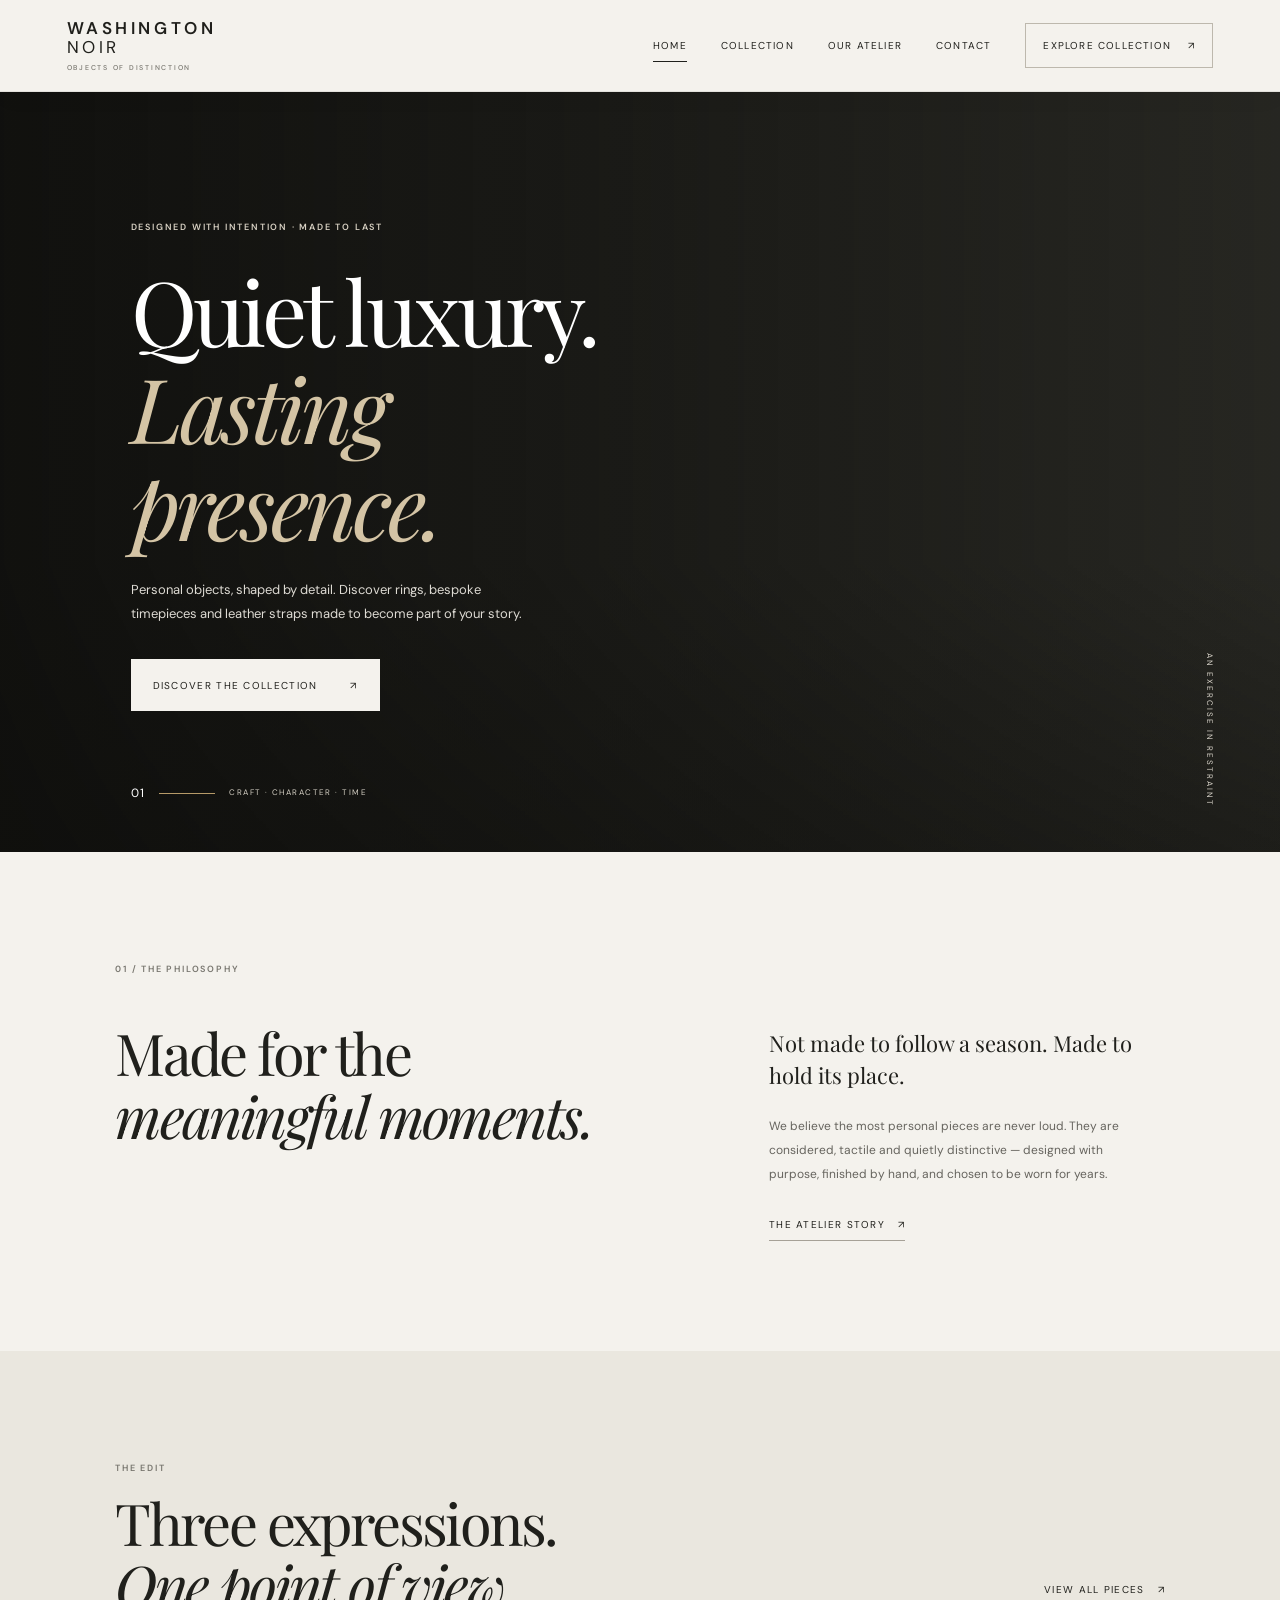
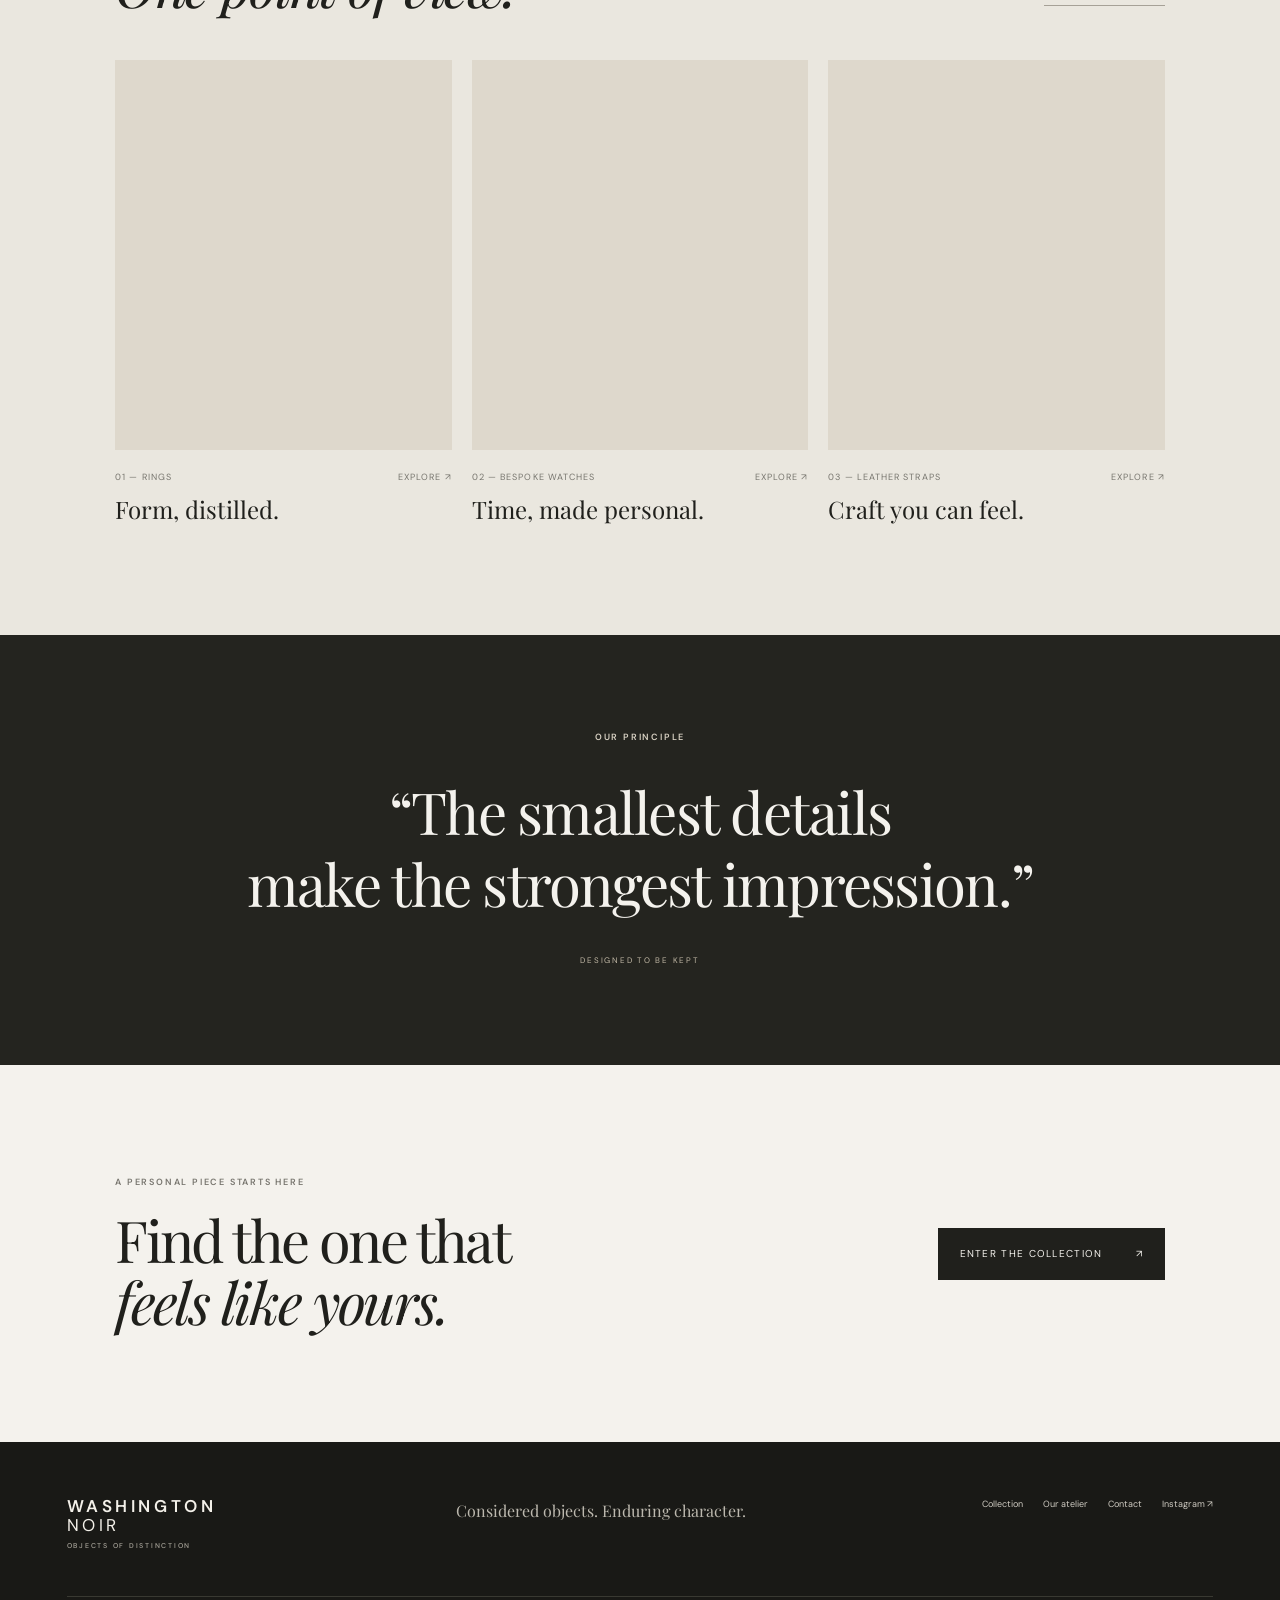
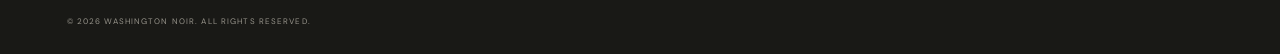
==== index.html @ fe7c87ee "Add files via upload" ====
<!doctype html>
<html lang="en">
<head>
  <meta charset="utf-8"><meta name="viewport" content="width=device-width,initial-scale=1">
  <title>Washington Noir — Objects of Distinction</title><meta name="description" content="Discover considered rings, bespoke watches and handcrafted leather watch straps from Washington Noir.">
  <meta name="theme-color" content="#171714"><link rel="preconnect" href="https://images.pexels.com"><link rel="stylesheet" href="assets/css/style.css">
<meta property="og:title" content="Washington Noir — Objects of Distinction"><meta property="og:description" content="A considered collection of rings, bespoke timepieces and leather watch straps. Washington Noir — objects of distinction."><meta property="og:type" content="website"></head>
<body>
<header class="site-header"><a class="wordmark" href="index.html" aria-label="Washington Noir home">WASHINGTON <span>NOIR</span><small>OBJECTS OF DISTINCTION</small></a><button class="menu-toggle" aria-label="Open navigation" aria-expanded="false">☰</button><nav class="nav"><a class="active" href="index.html">Home</a><a href="gallery.html">Collection</a><a href="about.html">Our atelier</a><a href="contact.html">Contact</a><a class="nav-cta" href="gallery.html">Explore collection <span>↗</span></a></nav></header>
<main>
<section class="hero-home"><div class="hero-image" role="img" aria-label="Minimal luxury watch on a dark stone surface"></div><div class="hero-shade"></div><div class="hero-content"><p class="eyebrow light">DESIGNED WITH INTENTION · MADE TO LAST</p><h1>Quiet luxury.<br><em>Lasting presence.</em></h1><p class="hero-copy">Personal objects, shaped by detail. Discover rings, bespoke timepieces and leather straps made to become part of your story.</p><a class="button button-light" href="gallery.html">Discover the collection <span>↗</span></a><div class="hero-index"><span>01</span><span class="index-line"></span><span>CRAFT · CHARACTER · TIME</span></div></div><div class="hero-note">AN EXERCISE IN RESTRAINT</div></section>
<section class="intro section-pad"><div class="section-kicker">01 / THE PHILOSOPHY</div><div class="intro-grid"><h2>Made for the<br><em>meaningful moments.</em></h2><div><p class="lead">Not made to follow a season. Made to hold its place.</p><p>We believe the most personal pieces are never loud. They are considered, tactile and quietly distinctive — designed with purpose, finished by hand, and chosen to be worn for years.</p><a class="text-link" href="about.html">The atelier story <span>↗</span></a></div></div></section>
<section class="featured section-pad"><div class="section-heading"><div><p class="eyebrow">THE EDIT</p><h2>Three expressions.<br><em>One point of view.</em></h2></div><a class="text-link" href="gallery.html">View all pieces <span>↗</span></a></div><div class="category-grid"><a class="category-card" href="gallery.html#rings"><div class="category-image ring-image"></div><div class="category-meta"><span>01 — Rings</span><span>Explore ↗</span></div><h3>Form, distilled.</h3></a><a class="category-card" href="gallery.html#watches"><div class="category-image watch-image"></div><div class="category-meta"><span>02 — Bespoke watches</span><span>Explore ↗</span></div><h3>Time, made personal.</h3></a><a class="category-card" href="gallery.html#straps"><div class="category-image strap-image"></div><div class="category-meta"><span>03 — Leather straps</span><span>Explore ↗</span></div><h3>Craft you can feel.</h3></a></div></section>
<section class="quote-band"><p class="eyebrow light">OUR PRINCIPLE</p><blockquote>“The smallest details<br>make the strongest impression.”</blockquote><span>DESIGNED TO BE KEPT</span></section>
<section class="home-bottom section-pad"><div><p class="eyebrow">A PERSONAL PIECE STARTS HERE</p><h2>Find the one that<br><em>feels like yours.</em></h2></div><a class="button button-dark" href="gallery.html">Enter the collection <span>↗</span></a></section>
</main><footer class="site-footer"><a class="wordmark footer-mark" href="index.html">WASHINGTON <span>NOIR</span><small>OBJECTS OF DISTINCTION</small></a><p>Considered objects. Enduring character.</p><div class="footer-links"><a href="gallery.html">Collection</a><a href="about.html">Our atelier</a><a href="contact.html">Contact</a><a href="#" data-social="instagram">Instagram ↗</a></div><small class="copyright">© <span data-year></span> WASHINGTON NOIR. ALL RIGHTS RESERVED.</small></footer>
<script src="assets/js/config.js"></script><script src="assets/js/main.js"></script></body></html>
---- assets/css/style.css ----
@import url('https://fonts.googleapis.com/css2?family=DM+Sans:wght@400;500;600;700&family=Playfair+Display:ital,wght@0,400;0,500;0,600;1,400;1,500&display=swap');
:root{--ink:#20201c;--paper:#f4f2ed;--cream:#e7e1d6;--muted:#77756e;--line:#d6d1c7;--dark:#171714;--gold:#b49a6b;--serif:'Playfair Display',Georgia,serif;--sans:'DM Sans',Arial,sans-serif}*{box-sizing:border-box}html{scroll-behavior:smooth;scroll-padding-top:92px}body{margin:0;background:var(--paper);color:var(--ink);font-family:var(--sans);font-size:14px;line-height:1.7;-webkit-font-smoothing:antialiased}body.no-scroll{overflow:hidden}a{color:inherit;text-decoration:none}img{display:block;max-width:100%}button,input,textarea,select{font:inherit}.site-header{height:92px;padding:0 5.2%;display:flex;align-items:center;justify-content:space-between;background:rgba(244,242,237,.97);position:sticky;top:0;z-index:30;border-bottom:1px solid rgba(32,32,28,.08)}.wordmark{font-size:17px;font-weight:600;letter-spacing:.21em;line-height:1.1;display:inline-flex;flex-direction:column}.wordmark span{font-weight:400;display:inline}.wordmark small{font-size:7px;font-weight:500;letter-spacing:.25em;color:var(--muted);margin-top:7px}.nav{display:flex;align-items:center;gap:34px;font-size:10px;text-transform:uppercase;letter-spacing:.12em}.nav>a:not(.nav-cta){position:relative;padding:8px 0}.nav>a:not(.nav-cta):after{content:'';position:absolute;left:0;bottom:0;width:0;height:1px;background:var(--ink);transition:width .25s}.nav>a:hover:after,.nav>a.active:after{width:100%}.nav-cta{padding:13px 17px;border:1px solid #bdb8ad;transition:background .2s,color .2s}.nav-cta:hover{background:var(--ink);color:var(--paper)}.nav-cta span,.button span,.text-link span,.buy-link span{margin-left:13px}.menu-toggle{display:none;border:0;background:none;font-size:22px}.eyebrow,.section-kicker{font-size:9px;letter-spacing:.2em;font-weight:600;color:#78766f}.eyebrow.light{color:#d8d1c3}h1,h2,h3,p{margin-top:0}h1,h2{font-family:var(--serif);font-weight:400;letter-spacing:-.045em;line-height:1.08}h1{font-size:clamp(54px,7vw,100px)}h2{font-size:clamp(36px,4.5vw,62px)}h1 em,h2 em,blockquote em{font-weight:400} .button{display:inline-flex;align-items:center;justify-content:space-between;padding:17px 22px;min-width:220px;font-size:10px;letter-spacing:.13em;text-transform:uppercase;transition:transform .2s,background .2s}.button:hover{transform:translateY(-2px)}.button-light{background:var(--paper);color:var(--ink)}.button-light:hover{background:#fff}.button-dark{background:var(--ink);color:var(--paper)}.button-dark:hover{background:#3c3b35}.hero-home{height:min(760px,calc(100vh - 92px));min-height:610px;position:relative;background:#292924;color:#fff;overflow:hidden}.hero-image,.hero-shade{position:absolute;inset:0}.hero-image{background-image:url('https://images.pexels.com/photos/190819/pexels-photo-190819.jpeg?auto=compress&cs=tinysrgb&w=2200');background-size:cover;background-position:center 47%;transform:scale(1.01)}.hero-shade{background:linear-gradient(90deg,rgba(15,15,13,.83) 0%,rgba(15,15,13,.55) 43%,rgba(15,15,13,.04) 100%),linear-gradient(0deg,rgba(15,15,13,.28),transparent 35%)}.hero-content{position:relative;z-index:2;padding:clamp(75px,10vw,140px) 10.2% 50px;max-width:820px}.hero-content .eyebrow{margin-bottom:28px}.hero-content h1{margin-bottom:25px}.hero-content h1 em{color:#d4c4a5}.hero-copy{max-width:405px;color:#dedbd4;font-size:13px;line-height:1.9;margin-bottom:32px}.hero-index{display:flex;align-items:center;gap:14px;margin-top:72px;font-size:8px;letter-spacing:.18em;color:#d5d0c5}.hero-index>span:first-child{font-size:12px;color:#fff}.index-line{height:1px;width:56px;background:var(--gold)}.hero-note{position:absolute;right:5%;bottom:45px;writing-mode:vertical-rl;font-size:8px;letter-spacing:.25em;color:#ddd8ce}.section-pad{padding:110px 9%}.intro-grid{display:grid;grid-template-columns:1fr .75fr;gap:12%;padding-top:45px}.intro-grid h2{margin:0}.intro-grid>div{max-width:440px;padding-top:7px}.lead{font-family:var(--serif);font-size:22px;line-height:1.45}.intro-grid>div>p:not(.lead){color:#66645e;font-size:12px;line-height:2}.text-link{display:inline-flex;align-items:center;border-bottom:1px solid #a6a197;padding-bottom:7px;margin-top:18px;font-size:10px;text-transform:uppercase;letter-spacing:.13em}.featured{background:#eae7df}.section-heading{display:flex;justify-content:space-between;align-items:flex-end;margin-bottom:45px}.section-heading .eyebrow{margin-bottom:15px}.section-heading h2{margin-bottom:0}.section-heading>.text-link{margin-bottom:9px}.category-grid{display:grid;grid-template-columns:repeat(3,minmax(0,1fr));gap:20px}.category-image{height:390px;background-size:cover;background-position:center;transition:transform .5s;overflow:hidden}.category-card{display:block}.category-card:hover .category-image{transform:scale(.985)}.ring-image{background-image:url('https://images.pexels.com/photos/15967464/pexels-photo-15967464.jpeg?auto=compress&cs=tinysrgb&w=1000')}.watch-image{background-image:url('https://images.pexels.com/photos/190819/pexels-photo-190819.jpeg?auto=compress&cs=tinysrgb&w=1000')}.strap-image{background-image:url('https://images.pexels.com/photos/33587293/pexels-photo-33587293.jpeg?auto=compress&cs=tinysrgb&w=1000')}.category-meta{display:flex;justify-content:space-between;margin-top:20px;font-size:9px;letter-spacing:.12em;text-transform:uppercase;color:var(--muted)}.category-card h3{font:400 24px var(--serif);margin:8px 0 0}.quote-band{background:#24241f;color:var(--paper);padding:95px 9%;text-align:center}.quote-band .eyebrow{margin-bottom:30px}.quote-band blockquote{font:400 clamp(34px,4.6vw,58px)/1.25 var(--serif);letter-spacing:-.03em;margin:0 auto 27px}.quote-band>span{font-size:8px;letter-spacing:.22em;color:#c2b9a6}.home-bottom{display:flex;justify-content:space-between;align-items:center;gap:30px}.home-bottom .eyebrow{margin-bottom:18px}.home-bottom h2{margin:0}.site-footer{background:#191916;color:#f3f0e9;padding:55px 5.2% 25px;display:grid;grid-template-columns:1fr 1fr 1fr;gap:22px;align-items:start}.footer-mark{color:#f3f0e9}.footer-mark small{color:#aaa69c}.site-footer>p{font-family:var(--serif);font-size:16px;color:#bcb8ae}.footer-links{display:flex;gap:20px;flex-wrap:wrap;justify-content:flex-end;font-size:9px;color:#d0ccc3}.footer-links a:hover{color:#fff}.copyright{grid-column:1/-1;border-top:1px solid #393932;padding-top:18px;margin-top:25px;font-size:8px;letter-spacing:.14em;color:#96938a}
.page-hero{height:520px;position:relative;background:#272722;color:white;overflow:hidden}.page-hero-image{position:absolute;inset:0;background-size:cover;background-position:center 52%}.gallery-hero .page-hero-image{background-image:linear-gradient(90deg,rgba(15,15,13,.75),rgba(15,15,13,.05)),url('https://images.pexels.com/photos/15967464/pexels-photo-15967464.jpeg?auto=compress&cs=tinysrgb&w=2000');background-position:center 45%}.about-hero .page-hero-image{background-image:linear-gradient(90deg,rgba(15,15,13,.76),rgba(15,15,13,.1)),url('https://images.pexels.com/photos/208052/pexels-photo-208052.jpeg?auto=compress&cs=tinysrgb&w=2000');background-position:center 47%}.page-hero-copy{position:absolute;left:10%;top:50%;transform:translateY(-42%);max-width:700px}.page-hero-copy .eyebrow{margin-bottom:25px}.page-hero-copy h1{font-size:clamp(52px,7vw,88px);margin-bottom:22px}.page-hero-copy h1 em{color:#d4c4a5}.page-hero-copy>p:last-child{color:#e1ddd5;font-size:13px}.gallery-intro{padding-top:60px;padding-bottom:58px;display:flex;align-items:flex-end;justify-content:space-between;gap:60px}.gallery-intro>p{max-width:440px;color:#66645e;font-size:13px;line-height:1.9;margin:0}.gallery-filters{display:flex;gap:22px;flex-wrap:wrap}.gallery-filters a{font-size:10px;border-bottom:1px solid var(--line);padding:8px 0;white-space:nowrap}.gallery-filters span{font-size:8px;color:var(--muted);margin-left:10px}.product-section{padding-top:72px;padding-bottom:100px}.product-section.alternate{background:#eae7df}.product-section-head{display:flex;align-items:flex-end;justify-content:space-between;margin-bottom:38px}.product-section-head .eyebrow{margin-bottom:14px}.product-section-head h2{font-size:clamp(38px,4vw,54px);margin:0}.product-section-head h2 em{color:#8b806c}.product-section-head>p{font-size:11px;line-height:1.9;color:var(--muted);margin:0}.product-grid{display:grid;grid-template-columns:repeat(3,minmax(0,1fr));gap:22px}.product-photo{display:block;width:100%;height:360px;padding:0;border:0;background:#e4dfd5;overflow:hidden;cursor:zoom-in}.product-photo img{width:100%;height:100%;object-fit:cover;transition:transform .6s;}.product-photo:hover img{transform:scale(1.045)}.product-details{display:flex;justify-content:space-between;align-items:flex-start;gap:12px;margin-top:20px}.product-type,.product-number{font-size:8px;letter-spacing:.15em;color:var(--muted)}.product-details h3{font:400 23px var(--serif);margin:5px 0 0}.product-number{padding-top:5px;white-space:nowrap}.product-desc{font-size:11px;line-height:1.8;color:#6d6a63;min-height:42px;margin:12px 0 14px}.buy-link{display:flex;justify-content:space-between;border-top:1px solid #c9c4ba;padding:13px 0;font-size:9px;letter-spacing:.15em;text-transform:uppercase}.buy-link:hover{color:#8b6e40}.gallery-cta,.about-cta{background:#22221e;color:#f4f2ed;padding:85px 9%;text-align:center}.gallery-cta .eyebrow,.about-cta .eyebrow{margin-bottom:20px}.gallery-cta h2,.about-cta h2{font-size:clamp(39px,5vw,62px);margin-bottom:30px}.gallery-cta h2 em,.about-cta h2 em{color:#d4c4a5}.lightbox{display:none;position:fixed;inset:0;background:rgba(15,15,13,.96);z-index:100;align-items:center;justify-content:center;padding:55px}.lightbox.open{display:flex}.lightbox img{max-width:min(78vw,1000px);max-height:78vh;object-fit:contain}.lightbox button{position:absolute;border:0;background:transparent;color:white;font-size:42px;cursor:pointer}.lightbox-close{right:30px;top:15px}.lightbox-prev{left:24px;top:50%;transform:translateY(-50%)}.lightbox-next{right:24px;top:50%;transform:translateY(-50%)}.lightbox-caption{position:absolute;bottom:18px;color:#ddd8ce;font-size:10px;letter-spacing:.08em;text-align:center;max-width:70%;margin:0}
.story-grid{display:grid;grid-template-columns:1fr .85fr;gap:12%;padding-top:40px}.story-grid h2{margin:0}.story-grid>div{max-width:510px}.story-grid>div p:not(.lead){color:#66645e;font-size:12px;line-height:2}.signature{font:italic 19px var(--serif);color:var(--ink)!important;margin-top:25px}.atelier-images{display:grid;grid-template-columns:1.15fr .85fr .85fr;gap:12px;padding:0 4.5%}.atelier-images figure{margin:0}.atelier-images figure:nth-child(2){padding-top:70px}.atelier-images figure:nth-child(3){padding-top:130px}.atelier-images img{width:100%;height:370px;object-fit:cover}.atelier-images figcaption{font-size:8px;letter-spacing:.16em;color:var(--muted);padding-top:12px}.craft{display:grid;grid-template-columns:1fr 1fr;gap:12%;background:#eae7df;margin-top:100px}.craft-heading .eyebrow{margin-bottom:20px}.craft-heading h2{font-size:clamp(36px,4vw,52px)}.craft-list article{display:grid;grid-template-columns:38px 1fr;gap:16px;padding:20px 0;border-top:1px solid #cfc9bd}.craft-list article>span{font-size:9px;color:#8d826e;padding-top:5px}.craft-list h3{font:400 22px var(--serif);margin-bottom:5px}.craft-list p{font-size:11px;color:#6d6a63;line-height:1.8;margin-bottom:0}.contact-top{display:grid;grid-template-columns:1fr 1fr;min-height:640px}.contact-visual{min-height:640px;background:#d7d0c4}.contact-visual img{width:100%;height:100%;max-height:820px;object-fit:cover}.contact-title{padding:90px 11% 65px 10%;display:flex;flex-direction:column;justify-content:center}.contact-title h1{font-size:clamp(43px,5vw,68px);margin:20px 0 25px}.contact-title h1 em{color:#8b806c}.contact-title>p:not(.eyebrow){font-size:12px;color:#66645e;line-height:1.9;max-width:410px}.contact-aside{display:grid;grid-template-columns:1fr;gap:4px;margin-top:30px}.contact-aside span,.social-list>span{font-size:8px;letter-spacing:.17em;color:var(--muted);margin-top:12px}.contact-aside a{font-size:12px;width:fit-content;border-bottom:1px solid var(--line)}.contact-aside p{font-size:11px;margin:0}.contact-form-section{display:grid;grid-template-columns:.75fr 1fr;gap:13%;background:#eae7df}.contact-form-section h2{font-size:clamp(36px,4vw,52px);margin:20px 0}.form-note{font-size:12px;color:#6d6a63;max-width:310px;line-height:1.9}.social-list{display:flex;flex-direction:column;align-items:flex-start;gap:8px;margin-top:40px}.social-list a{font-size:10px;border-bottom:1px solid #c9c4ba}.contact-form{display:flex;flex-direction:column;gap:20px}.form-row{display:grid;grid-template-columns:1fr 1fr;gap:18px}.contact-form label{display:flex;flex-direction:column;gap:8px;font-size:9px;letter-spacing:.1em;text-transform:uppercase}.contact-form input,.contact-form textarea,.contact-form select{border:0;border-bottom:1px solid #c9c4ba;border-radius:0;background:transparent;padding:12px 0;outline:none;color:var(--ink);font-size:12px;letter-spacing:0;text-transform:none;resize:vertical}.contact-form input:focus,.contact-form textarea:focus,.contact-form select:focus{border-color:#8b806c}.contact-form input::placeholder,.contact-form textarea::placeholder{color:#a09b91}.contact-form .button{align-self:flex-start;border:0;cursor:pointer}.form-status{font-size:10px;color:#77756e;margin:0}.contact-footer-band{background:#22221e;color:#f4f2ed;text-align:center;padding:65px 20px}.contact-footer-band .eyebrow{margin-bottom:15px}.contact-footer-band h2{font-size:clamp(33px,4vw,50px);margin:0}.contact-footer-band h2 em{color:#d4c4a5}
@media(min-width:1500px){.hero-home{max-height:850px}.product-photo{height:420px}.category-image{height:450px}}@media(max-width:950px){.site-header{padding:0 5%;height:82px}.nav{gap:18px;font-size:9px}.nav-cta{padding:11px}.section-pad{padding:85px 7%}.category-image{height:300px}.product-photo{height:290px}.product-grid{gap:16px}.gallery-intro{align-items:flex-start;flex-direction:column;gap:25px}.contact-title{padding:65px 8%}.contact-top{min-height:560px}.contact-visual{min-height:560px}.site-footer{grid-template-columns:1fr 1fr}.footer-links{grid-column:1/-1;justify-content:flex-start}.copyright{margin-top:12px}.craft{gap:7%}}
@media(max-width:680px){.site-header{height:76px}.wordmark{font-size:15px}.menu-toggle{display:block}.nav{display:none;position:absolute;top:75px;left:0;right:0;padding:22px 6% 28px;background:var(--paper);border-bottom:1px solid var(--line);align-items:stretch;flex-direction:column;gap:13px}.nav.nav-open{display:flex}.nav>a:not(.nav-cta){padding:9px 0}.nav-cta{text-align:center;margin-top:6px}.hero-home{height:calc(100svh - 76px);min-height:610px;max-height:800px}.hero-image{background-position:58% center}.hero-shade{background:linear-gradient(90deg,rgba(15,15,13,.82),rgba(15,15,13,.26)),linear-gradient(0deg,rgba(15,15,13,.35),transparent 45%)}.hero-content{padding:100px 7% 30px}.hero-content h1{font-size:clamp(49px,12vw,72px)}.hero-copy{max-width:330px}.hero-index{margin-top:65px}.hero-note{display:none}.section-pad{padding:70px 7%}.intro-grid,.story-grid{grid-template-columns:1fr;gap:28px;padding-top:30px}.intro-grid>div{max-width:100%}.section-heading{align-items:flex-start;flex-direction:column;gap:15px;margin-bottom:30px}.section-heading>.text-link{margin-top:0}.category-grid{grid-template-columns:1fr;gap:32px}.category-image{height:390px}.category-meta{margin-top:14px}.quote-band{padding:70px 7%}.home-bottom{align-items:flex-start;flex-direction:column}.home-bottom .button{margin-top:5px}.site-footer{padding:42px 7% 22px;grid-template-columns:1fr;gap:18px}.site-footer>p{margin:0}.footer-links{grid-column:auto;justify-content:flex-start;gap:17px}.copyright{grid-column:auto;margin-top:10px}.page-hero{height:440px}.page-hero-copy{left:7%;right:7%;top:50%}.page-hero-copy h1{font-size:clamp(50px,12vw,72px)}.gallery-intro{padding-top:42px;padding-bottom:42px}.gallery-filters{gap:12px 20px}.product-section{padding-top:60px;padding-bottom:65px}.product-section-head{align-items:flex-start;flex-direction:column;gap:15px}.product-section-head>p br{display:none}.product-grid{grid-template-columns:1fr;gap:36px}.product-photo{height:min(105vw,470px)}.product-desc{min-height:0}.gallery-cta,.about-cta{padding:70px 7%}.lightbox{padding:50px 18px}.lightbox img{max-width:92vw;max-height:72vh}.lightbox-prev{left:2px}.lightbox-next{right:2px}.lightbox button{font-size:35px}.lightbox-caption{bottom:15px;max-width:85%}.atelier-images{grid-template-columns:1fr 1fr;gap:12px;padding:0 5%}.atelier-images figure:nth-child(2),.atelier-images figure:nth-child(3){padding-top:0}.atelier-images figure:first-child{grid-column:1/-1}.atelier-images img{height:260px}.atelier-images figure:first-child img{height:350px}.craft{grid-template-columns:1fr;gap:25px;margin-top:65px}.craft-heading h2{font-size:40px}.contact-top{grid-template-columns:1fr}.contact-visual{min-height:0;height:340px}.contact-visual img{height:340px}.contact-title{padding:55px 7% 60px}.contact-title h1{font-size:clamp(42px,10vw,58px)}.contact-form-section{grid-template-columns:1fr;gap:45px}.form-row{grid-template-columns:1fr;gap:20px}.contact-form .button{width:100%}.contact-footer-band{padding:55px 7%}}
@media(prefers-reduced-motion:reduce){*,*::before,*::after{scroll-behavior:auto!important;transition:none!important;animation:none!important}}


/* Washington Noir — UI/UX Pro Max refinement layer */
:root{--gold:#b69a68;--gold-soft:#d8c8a7;--focus:#9a7740;--ease-luxury:cubic-bezier(.2,.65,.25,1)}
::selection{background:#d8c8a7;color:#171714}
:focus-visible{outline:2px solid var(--focus);outline-offset:4px}
.site-header{backdrop-filter:saturate(125%) blur(12px);-webkit-backdrop-filter:saturate(125%) blur(12px);box-shadow:0 8px 24px rgba(23,23,20,.025)}
.wordmark{white-space:nowrap}
.nav a,.text-link,.buy-link,.footer-links a{transition:color .22s var(--ease-luxury),border-color .22s var(--ease-luxury),background .22s var(--ease-luxury)}
.button{gap:20px;min-height:52px}
.button span,.text-link span,.buy-link span{transition:transform .22s var(--ease-luxury)}
.button:hover span,.text-link:hover span,.buy-link:hover span{transform:translate(3px,-2px)}
.hero-home{isolation:isolate}
.hero-image{will-change:transform;transition:transform 1.2s var(--ease-luxury)}
.hero-home:hover .hero-image{transform:scale(1.035)}
.hero-shade{background:linear-gradient(90deg,rgba(13,13,11,.86) 0%,rgba(13,13,11,.58) 42%,rgba(13,13,11,.08) 100%),linear-gradient(0deg,rgba(13,13,11,.35),transparent 38%)}
.eyebrow,.section-kicker{line-height:1.6}
.intro-grid>div>p:not(.lead){max-width:46ch}
.category-image{position:relative;background-color:#ded8cc;background-repeat:no-repeat}
.category-image:after{content:'VIEW PIECES  ↗';position:absolute;right:16px;bottom:16px;padding:10px 12px;background:rgba(244,242,237,.94);color:#20201c;font-size:8px;letter-spacing:.16em;opacity:0;transform:translateY(5px);transition:opacity .25s var(--ease-luxury),transform .25s var(--ease-luxury)}
.category-card:hover .category-image:after,.category-card:focus-visible .category-image:after{opacity:1;transform:translateY(0)}
.category-card:focus-visible{outline-offset:7px}
.product-card{min-width:0}
.product-photo{position:relative;background:#e2ddd2}
.product-photo:after{content:'VIEW DETAIL  ↗';position:absolute;right:12px;bottom:12px;background:rgba(244,242,237,.96);padding:9px 11px;font-size:8px;letter-spacing:.13em;color:var(--ink);opacity:0;transform:translateY(4px);transition:opacity .22s var(--ease-luxury),transform .22s var(--ease-luxury)}
.product-photo:hover:after,.product-photo:focus-visible:after{opacity:1;transform:translateY(0)}
.product-photo img{aspect-ratio:1/1;object-fit:cover;object-position:center;will-change:transform}
.product-details h3{line-height:1.25}
.buy-link{min-height:42px;align-items:center}
.gallery-filters a{transition:color .2s,border-color .2s}
.gallery-filters a:hover{color:#8b6e40;border-color:#8b6e40}
.lightbox{backdrop-filter:blur(8px)}
.lightbox img{box-shadow:0 24px 80px rgba(0,0,0,.22)}
.lightbox button{width:48px;height:48px;display:grid;place-items:center;border-radius:50%;transition:background .2s,color .2s}
.lightbox button:hover{background:rgba(255,255,255,.1)}
.contact-form input,.contact-form textarea,.contact-form select{border-radius:0;transition:border-color .2s,box-shadow .2s}
.contact-form input:focus,.contact-form textarea:focus,.contact-form select:focus{outline:none;border-color:var(--gold);box-shadow:0 1px 0 var(--gold)}
.site-footer{position:relative}
.footer-links a:hover{color:var(--gold-soft)}
/* Keep the editorial grid composed at tablet and small desktop widths. */
@media(min-width:681px) and (max-width:1100px){.nav{gap:16px}.nav-cta{padding:10px 12px}.category-image{height:300px}.product-grid{gap:14px}.product-photo{height:300px}.product-details h3{font-size:20px}.section-pad{padding-left:6%;padding-right:6%}}
@media(max-width:680px){.hero-shade{background:linear-gradient(90deg,rgba(13,13,11,.82),rgba(13,13,11,.28)),linear-gradient(0deg,rgba(13,13,11,.42),transparent 48%)}.hero-content{padding-top:clamp(76px,15vh,118px)}.hero-index{margin-top:48px}.category-image{height:clamp(300px,95vw,430px)}.product-photo:after{opacity:1;transform:none}.product-details{margin-top:15px}.product-desc{max-width:42ch}.contact-form input,.contact-form textarea,.contact-form select{font-size:16px} .site-header{box-shadow:0 4px 18px rgba(23,23,20,.035)}}
@media(hover:none){.category-image:after{opacity:1;transform:none}}
@media(prefers-reduced-motion:reduce){.hero-image,.category-image:after,.button span,.text-link span,.buy-link span{transition:none!important;will-change:auto}}

.site-notice{position:fixed;z-index:200;left:50%;bottom:24px;transform:translate(-50%,12px);width:min(520px,calc(100vw - 32px));padding:15px 19px;background:#20201c;color:#f4f2ed;border:1px solid rgba(216,200,167,.55);box-shadow:0 14px 45px rgba(0,0,0,.2);font-size:12px;line-height:1.6;opacity:0;pointer-events:none;transition:opacity .2s,transform .2s}
.site-notice.visible{opacity:1;transform:translate(-50%,0)}
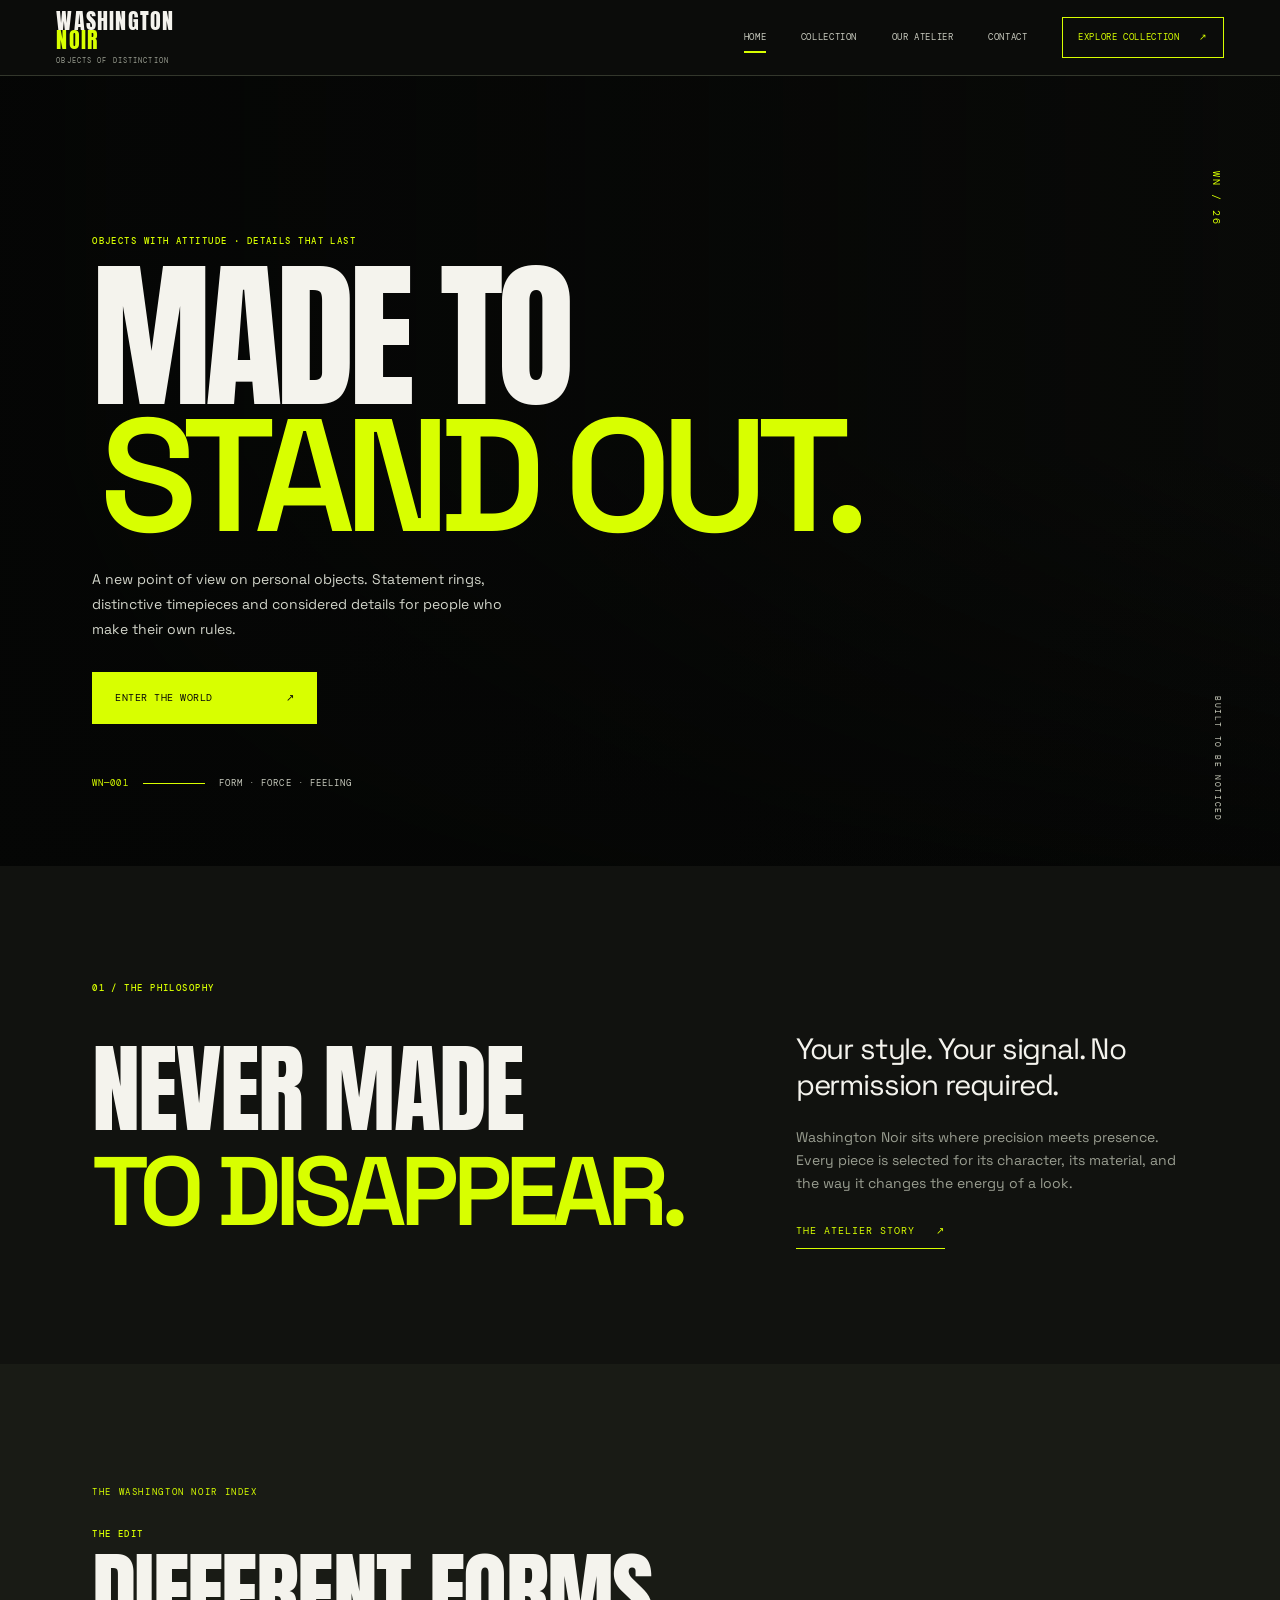
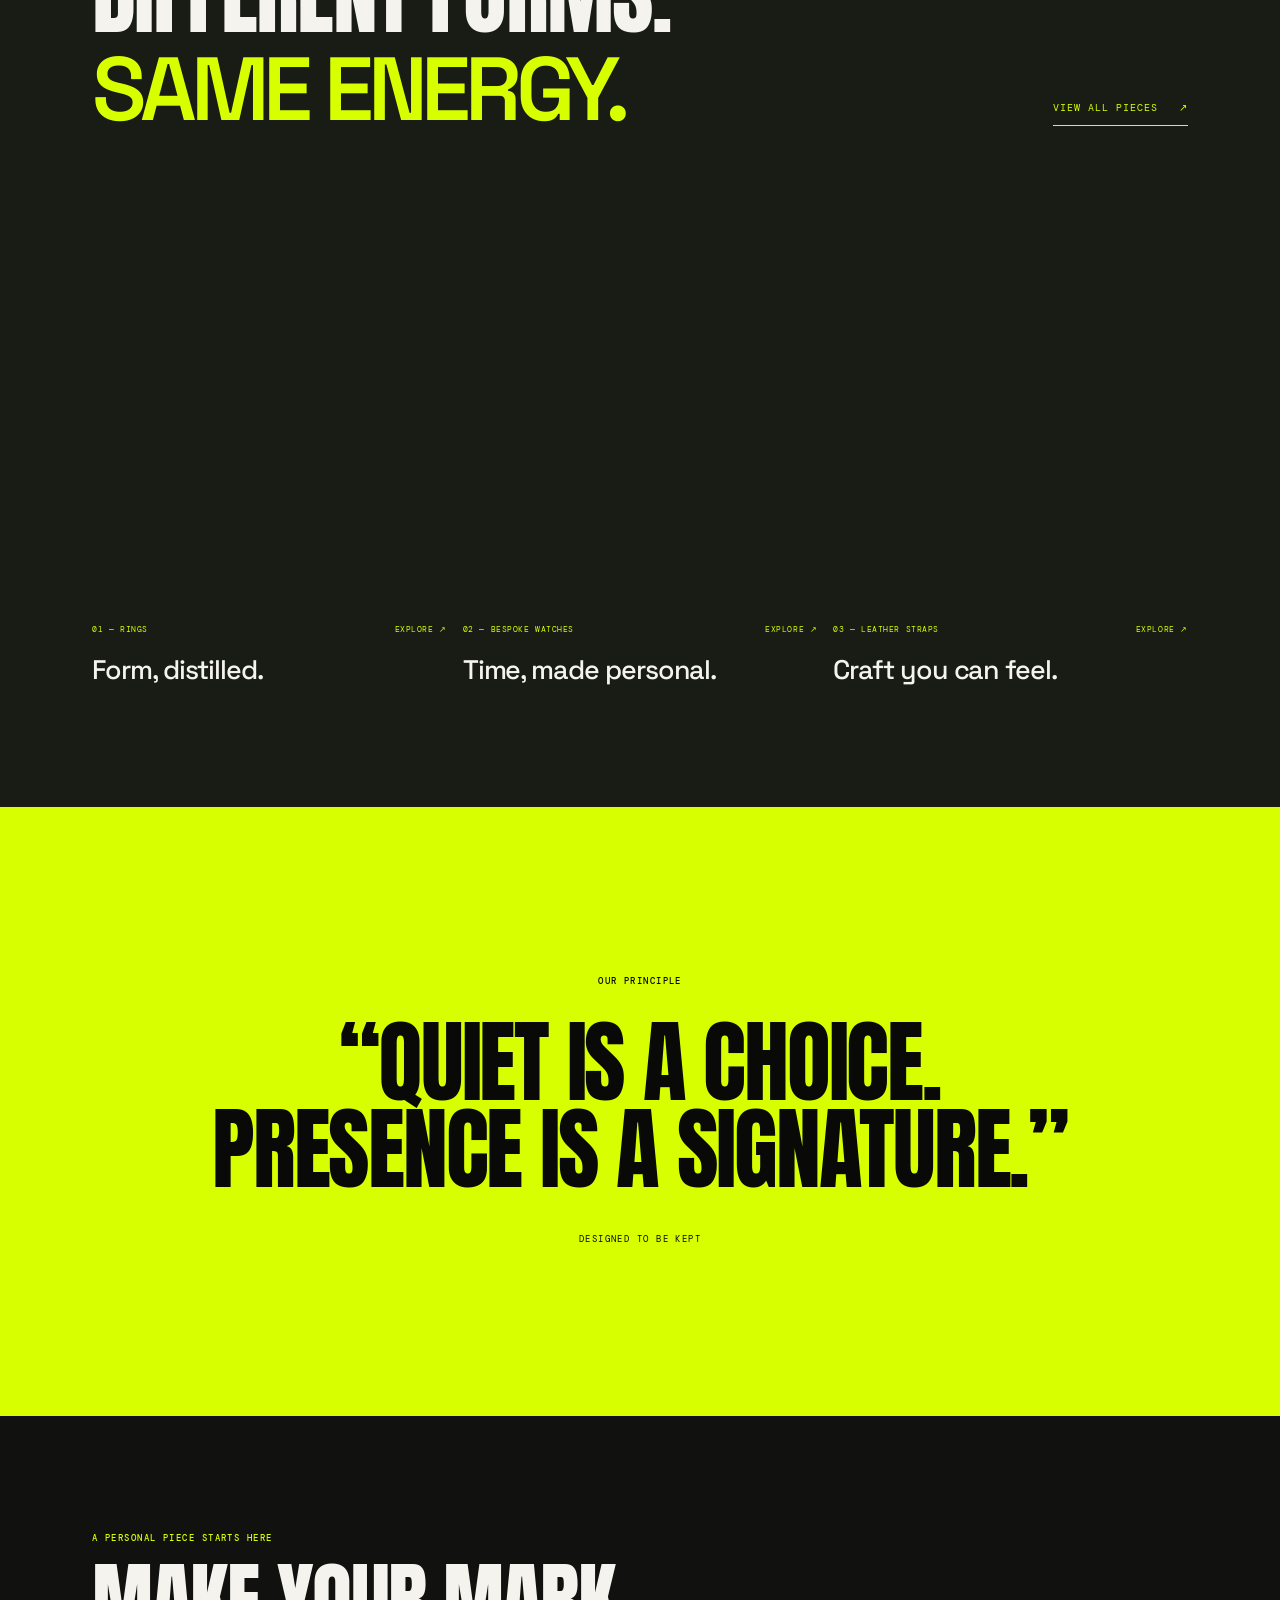
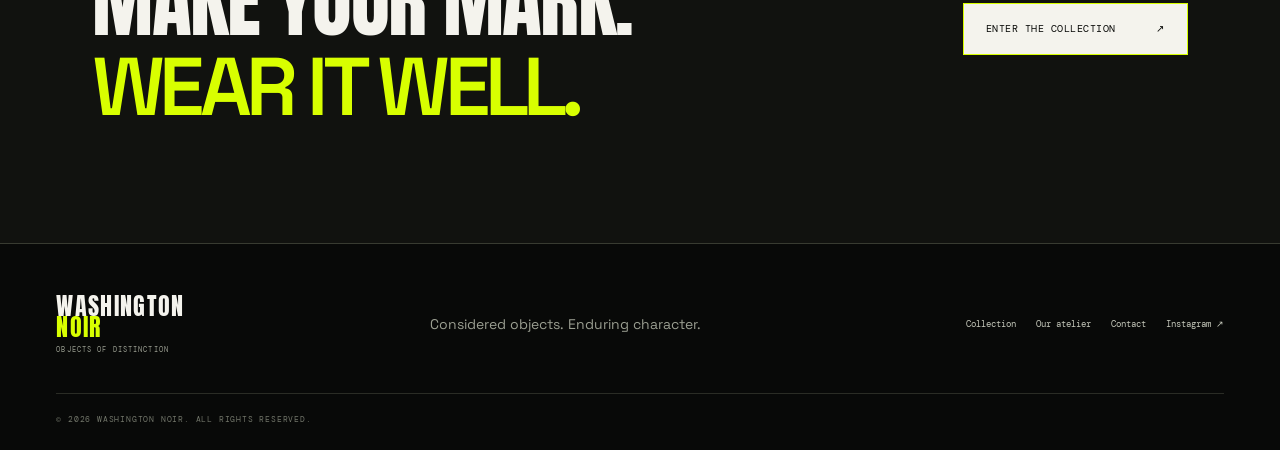
==== commit bab582e7: "Add files via upload" ====
--- a/index.html
+++ b/index.html
@@ -3,15 +3,15 @@
 <head>
   <meta charset="utf-8"><meta name="viewport" content="width=device-width,initial-scale=1">
   <title>Washington Noir — Objects of Distinction</title><meta name="description" content="Discover considered rings, bespoke watches and handcrafted leather watch straps from Washington Noir.">
-  <meta name="theme-color" content="#171714"><link rel="preconnect" href="https://images.pexels.com"><link rel="stylesheet" href="assets/css/style.css">
+  <meta name="theme-color" content="#11120f"><link rel="preconnect" href="https://images.pexels.com"><link rel="stylesheet" href="assets/css/style.css">
 <meta property="og:title" content="Washington Noir — Objects of Distinction"><meta property="og:description" content="A considered collection of rings, bespoke timepieces and leather watch straps. Washington Noir — objects of distinction."><meta property="og:type" content="website"></head>
 <body>
 <header class="site-header"><a class="wordmark" href="index.html" aria-label="Washington Noir home">WASHINGTON <span>NOIR</span><small>OBJECTS OF DISTINCTION</small></a><button class="menu-toggle" aria-label="Open navigation" aria-expanded="false">☰</button><nav class="nav"><a class="active" href="index.html">Home</a><a href="gallery.html">Collection</a><a href="about.html">Our atelier</a><a href="contact.html">Contact</a><a class="nav-cta" href="gallery.html">Explore collection <span>↗</span></a></nav></header>
 <main>
-<section class="hero-home"><div class="hero-image" role="img" aria-label="Minimal luxury watch on a dark stone surface"></div><div class="hero-shade"></div><div class="hero-content"><p class="eyebrow light">DESIGNED WITH INTENTION · MADE TO LAST</p><h1>Quiet luxury.<br><em>Lasting presence.</em></h1><p class="hero-copy">Personal objects, shaped by detail. Discover rings, bespoke timepieces and leather straps made to become part of your story.</p><a class="button button-light" href="gallery.html">Discover the collection <span>↗</span></a><div class="hero-index"><span>01</span><span class="index-line"></span><span>CRAFT · CHARACTER · TIME</span></div></div><div class="hero-note">AN EXERCISE IN RESTRAINT</div></section>
-<section class="intro section-pad"><div class="section-kicker">01 / THE PHILOSOPHY</div><div class="intro-grid"><h2>Made for the<br><em>meaningful moments.</em></h2><div><p class="lead">Not made to follow a season. Made to hold its place.</p><p>We believe the most personal pieces are never loud. They are considered, tactile and quietly distinctive — designed with purpose, finished by hand, and chosen to be worn for years.</p><a class="text-link" href="about.html">The atelier story <span>↗</span></a></div></div></section>
-<section class="featured section-pad"><div class="section-heading"><div><p class="eyebrow">THE EDIT</p><h2>Three expressions.<br><em>One point of view.</em></h2></div><a class="text-link" href="gallery.html">View all pieces <span>↗</span></a></div><div class="category-grid"><a class="category-card" href="gallery.html#rings"><div class="category-image ring-image"></div><div class="category-meta"><span>01 — Rings</span><span>Explore ↗</span></div><h3>Form, distilled.</h3></a><a class="category-card" href="gallery.html#watches"><div class="category-image watch-image"></div><div class="category-meta"><span>02 — Bespoke watches</span><span>Explore ↗</span></div><h3>Time, made personal.</h3></a><a class="category-card" href="gallery.html#straps"><div class="category-image strap-image"></div><div class="category-meta"><span>03 — Leather straps</span><span>Explore ↗</span></div><h3>Craft you can feel.</h3></a></div></section>
-<section class="quote-band"><p class="eyebrow light">OUR PRINCIPLE</p><blockquote>“The smallest details<br>make the strongest impression.”</blockquote><span>DESIGNED TO BE KEPT</span></section>
-<section class="home-bottom section-pad"><div><p class="eyebrow">A PERSONAL PIECE STARTS HERE</p><h2>Find the one that<br><em>feels like yours.</em></h2></div><a class="button button-dark" href="gallery.html">Enter the collection <span>↗</span></a></section>
+<section class="hero-home"><div class="hero-image" role="img" aria-label="Minimal luxury watch on a dark stone surface"></div><div class="hero-shade"></div><div class="hero-content"><p class="eyebrow light">OBJECTS WITH ATTITUDE · DETAILS THAT LAST</p><h1>Made to<br><em>stand out.</em></h1><p class="hero-copy">A new point of view on personal objects. Statement rings, distinctive timepieces and considered details for people who make their own rules.</p><a class="button button-light" href="gallery.html">Enter the world <span>↗</span></a><div class="hero-index"><span>WN—001</span><span class="index-line"></span><span>FORM · FORCE · FEELING</span></div></div><div class="hero-note">BUILT TO BE NOTICED</div></section>
+<section class="intro section-pad"><div class="section-kicker">01 / THE PHILOSOPHY</div><div class="intro-grid"><h2>Never made<br><em>to disappear.</em></h2><div><p class="lead">Your style. Your signal. No permission required.</p><p>Washington Noir sits where precision meets presence. Every piece is selected for its character, its material, and the way it changes the energy of a look.</p><a class="text-link" href="about.html">The atelier story <span>↗</span></a></div></div></section>
+<section class="featured section-pad"><div class="section-heading"><div><p class="eyebrow">THE EDIT</p><h2>Different forms.<br><em>Same energy.</em></h2></div><a class="text-link" href="gallery.html">View all pieces <span>↗</span></a></div><div class="category-grid"><a class="category-card" href="gallery.html#rings"><div class="category-image ring-image"></div><div class="category-meta"><span>01 — Rings</span><span>Explore ↗</span></div><h3>Form, distilled.</h3></a><a class="category-card" href="gallery.html#watches"><div class="category-image watch-image"></div><div class="category-meta"><span>02 — Bespoke watches</span><span>Explore ↗</span></div><h3>Time, made personal.</h3></a><a class="category-card" href="gallery.html#straps"><div class="category-image strap-image"></div><div class="category-meta"><span>03 — Leather straps</span><span>Explore ↗</span></div><h3>Craft you can feel.</h3></a></div></section>
+<section class="quote-band"><p class="eyebrow light">OUR PRINCIPLE</p><blockquote>“Quiet is a choice.<br>Presence is a signature.”</blockquote><span>DESIGNED TO BE KEPT</span></section>
+<section class="home-bottom section-pad"><div><p class="eyebrow">A PERSONAL PIECE STARTS HERE</p><h2>Make your mark.<br><em>Wear it well.</em></h2></div><a class="button button-dark" href="gallery.html">Enter the collection <span>↗</span></a></section>
 </main><footer class="site-footer"><a class="wordmark footer-mark" href="index.html">WASHINGTON <span>NOIR</span><small>OBJECTS OF DISTINCTION</small></a><p>Considered objects. Enduring character.</p><div class="footer-links"><a href="gallery.html">Collection</a><a href="about.html">Our atelier</a><a href="contact.html">Contact</a><a href="#" data-social="instagram">Instagram ↗</a></div><small class="copyright">© <span data-year></span> WASHINGTON NOIR. ALL RIGHTS RESERVED.</small></footer>
 <script src="assets/js/config.js"></script><script src="assets/js/main.js"></script></body></html>
--- a/assets/css/style.css
+++ b/assets/css/style.css
@@ -1,54 +1,5 @@
-@import url('https://fonts.googleapis.com/css2?family=DM+Sans:wght@400;500;600;700&family=Playfair+Display:ital,wght@0,400;0,500;0,600;1,400;1,500&display=swap');
-:root{--ink:#20201c;--paper:#f4f2ed;--cream:#e7e1d6;--muted:#77756e;--line:#d6d1c7;--dark:#171714;--gold:#b49a6b;--serif:'Playfair Display',Georgia,serif;--sans:'DM Sans',Arial,sans-serif}*{box-sizing:border-box}html{scroll-behavior:smooth;scroll-padding-top:92px}body{margin:0;background:var(--paper);color:var(--ink);font-family:var(--sans);font-size:14px;line-height:1.7;-webkit-font-smoothing:antialiased}body.no-scroll{overflow:hidden}a{color:inherit;text-decoration:none}img{display:block;max-width:100%}button,input,textarea,select{font:inherit}.site-header{height:92px;padding:0 5.2%;display:flex;align-items:center;justify-content:space-between;background:rgba(244,242,237,.97);position:sticky;top:0;z-index:30;border-bottom:1px solid rgba(32,32,28,.08)}.wordmark{font-size:17px;font-weight:600;letter-spacing:.21em;line-height:1.1;display:inline-flex;flex-direction:column}.wordmark span{font-weight:400;display:inline}.wordmark small{font-size:7px;font-weight:500;letter-spacing:.25em;color:var(--muted);margin-top:7px}.nav{display:flex;align-items:center;gap:34px;font-size:10px;text-transform:uppercase;letter-spacing:.12em}.nav>a:not(.nav-cta){position:relative;padding:8px 0}.nav>a:not(.nav-cta):after{content:'';position:absolute;left:0;bottom:0;width:0;height:1px;background:var(--ink);transition:width .25s}.nav>a:hover:after,.nav>a.active:after{width:100%}.nav-cta{padding:13px 17px;border:1px solid #bdb8ad;transition:background .2s,color .2s}.nav-cta:hover{background:var(--ink);color:var(--paper)}.nav-cta span,.button span,.text-link span,.buy-link span{margin-left:13px}.menu-toggle{display:none;border:0;background:none;font-size:22px}.eyebrow,.section-kicker{font-size:9px;letter-spacing:.2em;font-weight:600;color:#78766f}.eyebrow.light{color:#d8d1c3}h1,h2,h3,p{margin-top:0}h1,h2{font-family:var(--serif);font-weight:400;letter-spacing:-.045em;line-height:1.08}h1{font-size:clamp(54px,7vw,100px)}h2{font-size:clamp(36px,4.5vw,62px)}h1 em,h2 em,blockquote em{font-weight:400} .button{display:inline-flex;align-items:center;justify-content:space-between;padding:17px 22px;min-width:220px;font-size:10px;letter-spacing:.13em;text-transform:uppercase;transition:transform .2s,background .2s}.button:hover{transform:translateY(-2px)}.button-light{background:var(--paper);color:var(--ink)}.button-light:hover{background:#fff}.button-dark{background:var(--ink);color:var(--paper)}.button-dark:hover{background:#3c3b35}.hero-home{height:min(760px,calc(100vh - 92px));min-height:610px;position:relative;background:#292924;color:#fff;overflow:hidden}.hero-image,.hero-shade{position:absolute;inset:0}.hero-image{background-image:url('https://images.pexels.com/photos/190819/pexels-photo-190819.jpeg?auto=compress&cs=tinysrgb&w=2200');background-size:cover;background-position:center 47%;transform:scale(1.01)}.hero-shade{background:linear-gradient(90deg,rgba(15,15,13,.83) 0%,rgba(15,15,13,.55) 43%,rgba(15,15,13,.04) 100%),linear-gradient(0deg,rgba(15,15,13,.28),transparent 35%)}.hero-content{position:relative;z-index:2;padding:clamp(75px,10vw,140px) 10.2% 50px;max-width:820px}.hero-content .eyebrow{margin-bottom:28px}.hero-content h1{margin-bottom:25px}.hero-content h1 em{color:#d4c4a5}.hero-copy{max-width:405px;color:#dedbd4;font-size:13px;line-height:1.9;margin-bottom:32px}.hero-index{display:flex;align-items:center;gap:14px;margin-top:72px;font-size:8px;letter-spacing:.18em;color:#d5d0c5}.hero-index>span:first-child{font-size:12px;color:#fff}.index-line{height:1px;width:56px;background:var(--gold)}.hero-note{position:absolute;right:5%;bottom:45px;writing-mode:vertical-rl;font-size:8px;letter-spacing:.25em;color:#ddd8ce}.section-pad{padding:110px 9%}.intro-grid{display:grid;grid-template-columns:1fr .75fr;gap:12%;padding-top:45px}.intro-grid h2{margin:0}.intro-grid>div{max-width:440px;padding-top:7px}.lead{font-family:var(--serif);font-size:22px;line-height:1.45}.intro-grid>div>p:not(.lead){color:#66645e;font-size:12px;line-height:2}.text-link{display:inline-flex;align-items:center;border-bottom:1px solid #a6a197;padding-bottom:7px;margin-top:18px;font-size:10px;text-transform:uppercase;letter-spacing:.13em}.featured{background:#eae7df}.section-heading{display:flex;justify-content:space-between;align-items:flex-end;margin-bottom:45px}.section-heading .eyebrow{margin-bottom:15px}.section-heading h2{margin-bottom:0}.section-heading>.text-link{margin-bottom:9px}.category-grid{display:grid;grid-template-columns:repeat(3,minmax(0,1fr));gap:20px}.category-image{height:390px;background-size:cover;background-position:center;transition:transform .5s;overflow:hidden}.category-card{display:block}.category-card:hover .category-image{transform:scale(.985)}.ring-image{background-image:url('https://images.pexels.com/photos/15967464/pexels-photo-15967464.jpeg?auto=compress&cs=tinysrgb&w=1000')}.watch-image{background-image:url('https://images.pexels.com/photos/190819/pexels-photo-190819.jpeg?auto=compress&cs=tinysrgb&w=1000')}.strap-image{background-image:url('https://images.pexels.com/photos/33587293/pexels-photo-33587293.jpeg?auto=compress&cs=tinysrgb&w=1000')}.category-meta{display:flex;justify-content:space-between;margin-top:20px;font-size:9px;letter-spacing:.12em;text-transform:uppercase;color:var(--muted)}.category-card h3{font:400 24px var(--serif);margin:8px 0 0}.quote-band{background:#24241f;color:var(--paper);padding:95px 9%;text-align:center}.quote-band .eyebrow{margin-bottom:30px}.quote-band blockquote{font:400 clamp(34px,4.6vw,58px)/1.25 var(--serif);letter-spacing:-.03em;margin:0 auto 27px}.quote-band>span{font-size:8px;letter-spacing:.22em;color:#c2b9a6}.home-bottom{display:flex;justify-content:space-between;align-items:center;gap:30px}.home-bottom .eyebrow{margin-bottom:18px}.home-bottom h2{margin:0}.site-footer{background:#191916;color:#f3f0e9;padding:55px 5.2% 25px;display:grid;grid-template-columns:1fr 1fr 1fr;gap:22px;align-items:start}.footer-mark{color:#f3f0e9}.footer-mark small{color:#aaa69c}.site-footer>p{font-family:var(--serif);font-size:16px;color:#bcb8ae}.footer-links{display:flex;gap:20px;flex-wrap:wrap;justify-content:flex-end;font-size:9px;color:#d0ccc3}.footer-links a:hover{color:#fff}.copyright{grid-column:1/-1;border-top:1px solid #393932;padding-top:18px;margin-top:25px;font-size:8px;letter-spacing:.14em;color:#96938a}
-.page-hero{height:520px;position:relative;background:#272722;color:white;overflow:hidden}.page-hero-image{position:absolute;inset:0;background-size:cover;background-position:center 52%}.gallery-hero .page-hero-image{background-image:linear-gradient(90deg,rgba(15,15,13,.75),rgba(15,15,13,.05)),url('https://images.pexels.com/photos/15967464/pexels-photo-15967464.jpeg?auto=compress&cs=tinysrgb&w=2000');background-position:center 45%}.about-hero .page-hero-image{background-image:linear-gradient(90deg,rgba(15,15,13,.76),rgba(15,15,13,.1)),url('https://images.pexels.com/photos/208052/pexels-photo-208052.jpeg?auto=compress&cs=tinysrgb&w=2000');background-position:center 47%}.page-hero-copy{position:absolute;left:10%;top:50%;transform:translateY(-42%);max-width:700px}.page-hero-copy .eyebrow{margin-bottom:25px}.page-hero-copy h1{font-size:clamp(52px,7vw,88px);margin-bottom:22px}.page-hero-copy h1 em{color:#d4c4a5}.page-hero-copy>p:last-child{color:#e1ddd5;font-size:13px}.gallery-intro{padding-top:60px;padding-bottom:58px;display:flex;align-items:flex-end;justify-content:space-between;gap:60px}.gallery-intro>p{max-width:440px;color:#66645e;font-size:13px;line-height:1.9;margin:0}.gallery-filters{display:flex;gap:22px;flex-wrap:wrap}.gallery-filters a{font-size:10px;border-bottom:1px solid var(--line);padding:8px 0;white-space:nowrap}.gallery-filters span{font-size:8px;color:var(--muted);margin-left:10px}.product-section{padding-top:72px;padding-bottom:100px}.product-section.alternate{background:#eae7df}.product-section-head{display:flex;align-items:flex-end;justify-content:space-between;margin-bottom:38px}.product-section-head .eyebrow{margin-bottom:14px}.product-section-head h2{font-size:clamp(38px,4vw,54px);margin:0}.product-section-head h2 em{color:#8b806c}.product-section-head>p{font-size:11px;line-height:1.9;color:var(--muted);margin:0}.product-grid{display:grid;grid-template-columns:repeat(3,minmax(0,1fr));gap:22px}.product-photo{display:block;width:100%;height:360px;padding:0;border:0;background:#e4dfd5;overflow:hidden;cursor:zoom-in}.product-photo img{width:100%;height:100%;object-fit:cover;transition:transform .6s;}.product-photo:hover img{transform:scale(1.045)}.product-details{display:flex;justify-content:space-between;align-items:flex-start;gap:12px;margin-top:20px}.product-type,.product-number{font-size:8px;letter-spacing:.15em;color:var(--muted)}.product-details h3{font:400 23px var(--serif);margin:5px 0 0}.product-number{padding-top:5px;white-space:nowrap}.product-desc{font-size:11px;line-height:1.8;color:#6d6a63;min-height:42px;margin:12px 0 14px}.buy-link{display:flex;justify-content:space-between;border-top:1px solid #c9c4ba;padding:13px 0;font-size:9px;letter-spacing:.15em;text-transform:uppercase}.buy-link:hover{color:#8b6e40}.gallery-cta,.about-cta{background:#22221e;color:#f4f2ed;padding:85px 9%;text-align:center}.gallery-cta .eyebrow,.about-cta .eyebrow{margin-bottom:20px}.gallery-cta h2,.about-cta h2{font-size:clamp(39px,5vw,62px);margin-bottom:30px}.gallery-cta h2 em,.about-cta h2 em{color:#d4c4a5}.lightbox{display:none;position:fixed;inset:0;background:rgba(15,15,13,.96);z-index:100;align-items:center;justify-content:center;padding:55px}.lightbox.open{display:flex}.lightbox img{max-width:min(78vw,1000px);max-height:78vh;object-fit:contain}.lightbox button{position:absolute;border:0;background:transparent;color:white;font-size:42px;cursor:pointer}.lightbox-close{right:30px;top:15px}.lightbox-prev{left:24px;top:50%;transform:translateY(-50%)}.lightbox-next{right:24px;top:50%;transform:translateY(-50%)}.lightbox-caption{position:absolute;bottom:18px;color:#ddd8ce;font-size:10px;letter-spacing:.08em;text-align:center;max-width:70%;margin:0}
-.story-grid{display:grid;grid-template-columns:1fr .85fr;gap:12%;padding-top:40px}.story-grid h2{margin:0}.story-grid>div{max-width:510px}.story-grid>div p:not(.lead){color:#66645e;font-size:12px;line-height:2}.signature{font:italic 19px var(--serif);color:var(--ink)!important;margin-top:25px}.atelier-images{display:grid;grid-template-columns:1.15fr .85fr .85fr;gap:12px;padding:0 4.5%}.atelier-images figure{margin:0}.atelier-images figure:nth-child(2){padding-top:70px}.atelier-images figure:nth-child(3){padding-top:130px}.atelier-images img{width:100%;height:370px;object-fit:cover}.atelier-images figcaption{font-size:8px;letter-spacing:.16em;color:var(--muted);padding-top:12px}.craft{display:grid;grid-template-columns:1fr 1fr;gap:12%;background:#eae7df;margin-top:100px}.craft-heading .eyebrow{margin-bottom:20px}.craft-heading h2{font-size:clamp(36px,4vw,52px)}.craft-list article{display:grid;grid-template-columns:38px 1fr;gap:16px;padding:20px 0;border-top:1px solid #cfc9bd}.craft-list article>span{font-size:9px;color:#8d826e;padding-top:5px}.craft-list h3{font:400 22px var(--serif);margin-bottom:5px}.craft-list p{font-size:11px;color:#6d6a63;line-height:1.8;margin-bottom:0}.contact-top{display:grid;grid-template-columns:1fr 1fr;min-height:640px}.contact-visual{min-height:640px;background:#d7d0c4}.contact-visual img{width:100%;height:100%;max-height:820px;object-fit:cover}.contact-title{padding:90px 11% 65px 10%;display:flex;flex-direction:column;justify-content:center}.contact-title h1{font-size:clamp(43px,5vw,68px);margin:20px 0 25px}.contact-title h1 em{color:#8b806c}.contact-title>p:not(.eyebrow){font-size:12px;color:#66645e;line-height:1.9;max-width:410px}.contact-aside{display:grid;grid-template-columns:1fr;gap:4px;margin-top:30px}.contact-aside span,.social-list>span{font-size:8px;letter-spacing:.17em;color:var(--muted);margin-top:12px}.contact-aside a{font-size:12px;width:fit-content;border-bottom:1px solid var(--line)}.contact-aside p{font-size:11px;margin:0}.contact-form-section{display:grid;grid-template-columns:.75fr 1fr;gap:13%;background:#eae7df}.contact-form-section h2{font-size:clamp(36px,4vw,52px);margin:20px 0}.form-note{font-size:12px;color:#6d6a63;max-width:310px;line-height:1.9}.social-list{display:flex;flex-direction:column;align-items:flex-start;gap:8px;margin-top:40px}.social-list a{font-size:10px;border-bottom:1px solid #c9c4ba}.contact-form{display:flex;flex-direction:column;gap:20px}.form-row{display:grid;grid-template-columns:1fr 1fr;gap:18px}.contact-form label{display:flex;flex-direction:column;gap:8px;font-size:9px;letter-spacing:.1em;text-transform:uppercase}.contact-form input,.contact-form textarea,.contact-form select{border:0;border-bottom:1px solid #c9c4ba;border-radius:0;background:transparent;padding:12px 0;outline:none;color:var(--ink);font-size:12px;letter-spacing:0;text-transform:none;resize:vertical}.contact-form input:focus,.contact-form textarea:focus,.contact-form select:focus{border-color:#8b806c}.contact-form input::placeholder,.contact-form textarea::placeholder{color:#a09b91}.contact-form .button{align-self:flex-start;border:0;cursor:pointer}.form-status{font-size:10px;color:#77756e;margin:0}.contact-footer-band{background:#22221e;color:#f4f2ed;text-align:center;padding:65px 20px}.contact-footer-band .eyebrow{margin-bottom:15px}.contact-footer-band h2{font-size:clamp(33px,4vw,50px);margin:0}.contact-footer-band h2 em{color:#d4c4a5}
-@media(min-width:1500px){.hero-home{max-height:850px}.product-photo{height:420px}.category-image{height:450px}}@media(max-width:950px){.site-header{padding:0 5%;height:82px}.nav{gap:18px;font-size:9px}.nav-cta{padding:11px}.section-pad{padding:85px 7%}.category-image{height:300px}.product-photo{height:290px}.product-grid{gap:16px}.gallery-intro{align-items:flex-start;flex-direction:column;gap:25px}.contact-title{padding:65px 8%}.contact-top{min-height:560px}.contact-visual{min-height:560px}.site-footer{grid-template-columns:1fr 1fr}.footer-links{grid-column:1/-1;justify-content:flex-start}.copyright{margin-top:12px}.craft{gap:7%}}
-@media(max-width:680px){.site-header{height:76px}.wordmark{font-size:15px}.menu-toggle{display:block}.nav{display:none;position:absolute;top:75px;left:0;right:0;padding:22px 6% 28px;background:var(--paper);border-bottom:1px solid var(--line);align-items:stretch;flex-direction:column;gap:13px}.nav.nav-open{display:flex}.nav>a:not(.nav-cta){padding:9px 0}.nav-cta{text-align:center;margin-top:6px}.hero-home{height:calc(100svh - 76px);min-height:610px;max-height:800px}.hero-image{background-position:58% center}.hero-shade{background:linear-gradient(90deg,rgba(15,15,13,.82),rgba(15,15,13,.26)),linear-gradient(0deg,rgba(15,15,13,.35),transparent 45%)}.hero-content{padding:100px 7% 30px}.hero-content h1{font-size:clamp(49px,12vw,72px)}.hero-copy{max-width:330px}.hero-index{margin-top:65px}.hero-note{display:none}.section-pad{padding:70px 7%}.intro-grid,.story-grid{grid-template-columns:1fr;gap:28px;padding-top:30px}.intro-grid>div{max-width:100%}.section-heading{align-items:flex-start;flex-direction:column;gap:15px;margin-bottom:30px}.section-heading>.text-link{margin-top:0}.category-grid{grid-template-columns:1fr;gap:32px}.category-image{height:390px}.category-meta{margin-top:14px}.quote-band{padding:70px 7%}.home-bottom{align-items:flex-start;flex-direction:column}.home-bottom .button{margin-top:5px}.site-footer{padding:42px 7% 22px;grid-template-columns:1fr;gap:18px}.site-footer>p{margin:0}.footer-links{grid-column:auto;justify-content:flex-start;gap:17px}.copyright{grid-column:auto;margin-top:10px}.page-hero{height:440px}.page-hero-copy{left:7%;right:7%;top:50%}.page-hero-copy h1{font-size:clamp(50px,12vw,72px)}.gallery-intro{padding-top:42px;padding-bottom:42px}.gallery-filters{gap:12px 20px}.product-section{padding-top:60px;padding-bottom:65px}.product-section-head{align-items:flex-start;flex-direction:column;gap:15px}.product-section-head>p br{display:none}.product-grid{grid-template-columns:1fr;gap:36px}.product-photo{height:min(105vw,470px)}.product-desc{min-height:0}.gallery-cta,.about-cta{padding:70px 7%}.lightbox{padding:50px 18px}.lightbox img{max-width:92vw;max-height:72vh}.lightbox-prev{left:2px}.lightbox-next{right:2px}.lightbox button{font-size:35px}.lightbox-caption{bottom:15px;max-width:85%}.atelier-images{grid-template-columns:1fr 1fr;gap:12px;padding:0 5%}.atelier-images figure:nth-child(2),.atelier-images figure:nth-child(3){padding-top:0}.atelier-images figure:first-child{grid-column:1/-1}.atelier-images img{height:260px}.atelier-images figure:first-child img{height:350px}.craft{grid-template-columns:1fr;gap:25px;margin-top:65px}.craft-heading h2{font-size:40px}.contact-top{grid-template-columns:1fr}.contact-visual{min-height:0;height:340px}.contact-visual img{height:340px}.contact-title{padding:55px 7% 60px}.contact-title h1{font-size:clamp(42px,10vw,58px)}.contact-form-section{grid-template-columns:1fr;gap:45px}.form-row{grid-template-columns:1fr;gap:20px}.contact-form .button{width:100%}.contact-footer-band{padding:55px 7%}}
-@media(prefers-reduced-motion:reduce){*,*::before,*::after{scroll-behavior:auto!important;transition:none!important;animation:none!important}}
-
-
-/* Washington Noir — UI/UX Pro Max refinement layer */
-:root{--gold:#b69a68;--gold-soft:#d8c8a7;--focus:#9a7740;--ease-luxury:cubic-bezier(.2,.65,.25,1)}
-::selection{background:#d8c8a7;color:#171714}
-:focus-visible{outline:2px solid var(--focus);outline-offset:4px}
-.site-header{backdrop-filter:saturate(125%) blur(12px);-webkit-backdrop-filter:saturate(125%) blur(12px);box-shadow:0 8px 24px rgba(23,23,20,.025)}
-.wordmark{white-space:nowrap}
-.nav a,.text-link,.buy-link,.footer-links a{transition:color .22s var(--ease-luxury),border-color .22s var(--ease-luxury),background .22s var(--ease-luxury)}
-.button{gap:20px;min-height:52px}
-.button span,.text-link span,.buy-link span{transition:transform .22s var(--ease-luxury)}
-.button:hover span,.text-link:hover span,.buy-link:hover span{transform:translate(3px,-2px)}
-.hero-home{isolation:isolate}
-.hero-image{will-change:transform;transition:transform 1.2s var(--ease-luxury)}
-.hero-home:hover .hero-image{transform:scale(1.035)}
-.hero-shade{background:linear-gradient(90deg,rgba(13,13,11,.86) 0%,rgba(13,13,11,.58) 42%,rgba(13,13,11,.08) 100%),linear-gradient(0deg,rgba(13,13,11,.35),transparent 38%)}
-.eyebrow,.section-kicker{line-height:1.6}
-.intro-grid>div>p:not(.lead){max-width:46ch}
-.category-image{position:relative;background-color:#ded8cc;background-repeat:no-repeat}
-.category-image:after{content:'VIEW PIECES  ↗';position:absolute;right:16px;bottom:16px;padding:10px 12px;background:rgba(244,242,237,.94);color:#20201c;font-size:8px;letter-spacing:.16em;opacity:0;transform:translateY(5px);transition:opacity .25s var(--ease-luxury),transform .25s var(--ease-luxury)}
-.category-card:hover .category-image:after,.category-card:focus-visible .category-image:after{opacity:1;transform:translateY(0)}
-.category-card:focus-visible{outline-offset:7px}
-.product-card{min-width:0}
-.product-photo{position:relative;background:#e2ddd2}
-.product-photo:after{content:'VIEW DETAIL  ↗';position:absolute;right:12px;bottom:12px;background:rgba(244,242,237,.96);padding:9px 11px;font-size:8px;letter-spacing:.13em;color:var(--ink);opacity:0;transform:translateY(4px);transition:opacity .22s var(--ease-luxury),transform .22s var(--ease-luxury)}
-.product-photo:hover:after,.product-photo:focus-visible:after{opacity:1;transform:translateY(0)}
-.product-photo img{aspect-ratio:1/1;object-fit:cover;object-position:center;will-change:transform}
-.product-details h3{line-height:1.25}
-.buy-link{min-height:42px;align-items:center}
-.gallery-filters a{transition:color .2s,border-color .2s}
-.gallery-filters a:hover{color:#8b6e40;border-color:#8b6e40}
-.lightbox{backdrop-filter:blur(8px)}
-.lightbox img{box-shadow:0 24px 80px rgba(0,0,0,.22)}
-.lightbox button{width:48px;height:48px;display:grid;place-items:center;border-radius:50%;transition:background .2s,color .2s}
-.lightbox button:hover{background:rgba(255,255,255,.1)}
-.contact-form input,.contact-form textarea,.contact-form select{border-radius:0;transition:border-color .2s,box-shadow .2s}
-.contact-form input:focus,.contact-form textarea:focus,.contact-form select:focus{outline:none;border-color:var(--gold);box-shadow:0 1px 0 var(--gold)}
-.site-footer{position:relative}
-.footer-links a:hover{color:var(--gold-soft)}
-/* Keep the editorial grid composed at tablet and small desktop widths. */
-@media(min-width:681px) and (max-width:1100px){.nav{gap:16px}.nav-cta{padding:10px 12px}.category-image{height:300px}.product-grid{gap:14px}.product-photo{height:300px}.product-details h3{font-size:20px}.section-pad{padding-left:6%;padding-right:6%}}
-@media(max-width:680px){.hero-shade{background:linear-gradient(90deg,rgba(13,13,11,.82),rgba(13,13,11,.28)),linear-gradient(0deg,rgba(13,13,11,.42),transparent 48%)}.hero-content{padding-top:clamp(76px,15vh,118px)}.hero-index{margin-top:48px}.category-image{height:clamp(300px,95vw,430px)}.product-photo:after{opacity:1;transform:none}.product-details{margin-top:15px}.product-desc{max-width:42ch}.contact-form input,.contact-form textarea,.contact-form select{font-size:16px} .site-header{box-shadow:0 4px 18px rgba(23,23,20,.035)}}
-@media(hover:none){.category-image:after{opacity:1;transform:none}}
-@media(prefers-reduced-motion:reduce){.hero-image,.category-image:after,.button span,.text-link span,.buy-link span{transition:none!important;will-change:auto}}
-
-.site-notice{position:fixed;z-index:200;left:50%;bottom:24px;transform:translate(-50%,12px);width:min(520px,calc(100vw - 32px));padding:15px 19px;background:#20201c;color:#f4f2ed;border:1px solid rgba(216,200,167,.55);box-shadow:0 14px 45px rgba(0,0,0,.2);font-size:12px;line-height:1.6;opacity:0;pointer-events:none;transition:opacity .2s,transform .2s}
-.site-notice.visible{opacity:1;transform:translate(-50%,0)}
+@import url('https://fonts.googleapis.com/css2?family=Anton&family=DM+Mono:wght@400;500&family=Space+Grotesk:wght@400;500;600;700&display=swap');
+:root{--ink:#f4f3ed;--paper:#11120f;--cream:#1b1d18;--muted:#9a9e91;--line:#383b31;--dark:#090a08;--gold:#d8ff00;--accent:#d8ff00;--serif:'Space Grotesk',Arial,sans-serif;--sans:'Space Grotesk',Arial,sans-serif;--display:'Anton','Arial Narrow',sans-serif;--mono:'DM Mono',monospace}
+*{box-sizing:border-box}html{scroll-behavior:smooth;scroll-padding-top:84px;background:var(--paper)}body{margin:0;background:var(--paper);color:var(--ink);font-family:var(--sans);font-size:14px;line-height:1.65;-webkit-font-smoothing:antialiased;overflow-x:hidden}body.no-scroll{overflow:hidden}a{color:inherit;text-decoration:none}img{display:block;max-width:100%}button,input,textarea,select{font:inherit}button{color:inherit}.site-header{height:76px;padding:0 4.4%;display:flex;align-items:center;justify-content:space-between;background:rgba(12,13,11,.96);position:sticky;top:0;z-index:30;border-bottom:1px solid #33372c;backdrop-filter:blur(18px)}.wordmark{font-family:var(--display);font-size:22px;letter-spacing:.055em;line-height:.9;display:inline-flex;flex-direction:column;color:var(--ink)}.wordmark span{font-weight:400;color:var(--accent);display:inline}.wordmark small{font-family:var(--mono);font-size:7px;font-weight:400;letter-spacing:.16em;color:var(--muted);margin-top:8px}.nav{display:flex;align-items:center;gap:clamp(15px,2.7vw,38px);font-family:var(--mono);font-size:9px;text-transform:uppercase;letter-spacing:.07em}.nav>a:not(.nav-cta){position:relative;padding:8px 0;color:#c9cbbf}.nav>a:not(.nav-cta):after{content:'';position:absolute;left:0;bottom:0;width:0;height:2px;background:var(--accent);transition:width .25s}.nav>a:hover:after,.nav>a.active:after{width:100%}.nav-cta{padding:12px 15px;border:1px solid var(--accent);color:var(--accent);transition:background .2s,color .2s}.nav-cta:hover{background:var(--accent);color:var(--dark)}.nav-cta span,.button span,.text-link span,.buy-link span{margin-left:14px}.menu-toggle{display:none;border:1px solid var(--line);background:var(--dark);font-size:21px;width:42px;height:42px}.eyebrow,.section-kicker{font-family:var(--mono);font-size:9px;letter-spacing:.16em;font-weight:500;color:var(--accent);text-transform:uppercase}.eyebrow.light{color:var(--accent)}h1,h2,h3,p{margin-top:0}h1,h2{font-family:var(--display);font-weight:400;letter-spacing:-.02em;line-height:.98;text-transform:uppercase}h1{font-size:clamp(64px,10vw,150px)}h2{font-size:clamp(42px,6.5vw,88px)}h1 em,h2 em,blockquote em{font-family:var(--sans);font-style:normal;font-weight:600;color:var(--accent);letter-spacing:-.07em}.button{display:inline-flex;align-items:center;justify-content:space-between;padding:17px 22px;min-width:225px;font-family:var(--mono);font-size:10px;letter-spacing:.05em;text-transform:uppercase;transition:transform .2s,background .2s,color .2s;border:1px solid var(--accent)}.button:hover{transform:translateY(-3px);background:var(--accent);color:var(--dark)}.button-light{background:var(--accent);color:var(--dark)}.button-light:hover{background:transparent;color:var(--accent)}.button-dark{background:var(--ink);color:var(--dark)}.section-pad{padding:clamp(64px,9vw,130px) 7.2%}.hero-home{min-height:min(790px,calc(100vh - 76px));position:relative;display:flex;align-items:flex-end;isolation:isolate;background:var(--dark);overflow:hidden}.hero-image{position:absolute;inset:0;z-index:-3;background-image:url('https://images.pexels.com/photos/190819/pexels-photo-190819.jpeg?auto=compress&cs=tinysrgb&w=2200');background-size:cover;background-position:center 47%;transform:scale(1.02);filter:saturate(.78) contrast(1.1);animation:heroReveal 1.2s ease-out both}.hero-shade{position:absolute;inset:0;z-index:-2;background:linear-gradient(90deg,rgba(5,6,5,.94) 0%,rgba(5,6,5,.62) 44%,rgba(5,6,5,.05) 100%),linear-gradient(0deg,rgba(5,6,5,.75),transparent 52%)}.hero-home:after{content:'WN / 26';position:absolute;right:4.4%;top:12%;writing-mode:vertical-rl;font-family:var(--mono);font-size:10px;letter-spacing:.18em;color:var(--accent)}.hero-content{width:min(100%,1100px);padding:clamp(70px,10vw,140px) 7.2% 75px}.hero-content .eyebrow{margin-bottom:25px}.hero-content h1{max-width:950px;margin:0 0 25px;font-size:clamp(72px,12.5vw,176px);line-height:.79;letter-spacing:-.04em}.hero-content h1 em{display:inline-block;transform:translateX(.05em)}.hero-copy{max-width:430px;color:#d2d5ca;font-size:14px;line-height:1.8;margin:28px 0 29px}.hero-index{display:flex;align-items:center;gap:14px;margin-top:52px;font-family:var(--mono);font-size:9px;letter-spacing:.12em;color:#c6c9bc}.hero-index>span:first-child{color:var(--accent)}.index-line{height:1px;width:62px;background:var(--accent)}.hero-note{position:absolute;right:4.4%;bottom:45px;writing-mode:vertical-rl;font-family:var(--mono);font-size:8px;letter-spacing:.2em;color:#c8cabb}.intro{background:var(--paper);display:grid;grid-template-columns:1fr;gap:36px;position:relative}.section-kicker{grid-column:1/-1}.intro-grid,.story-grid{display:grid;grid-template-columns:1.1fr .7fr;gap:8%;align-items:center}.intro h2,.story h2{margin:0;font-size:clamp(50px,7.6vw,100px)}.intro h2 em,.story h2 em{color:var(--accent)}.intro-grid>div>p:not(.lead),.story-grid>div>p:not(.lead){color:var(--muted);max-width:480px}.lead{font-size:clamp(20px,2.3vw,31px);line-height:1.22;letter-spacing:-.04em;margin-bottom:22px}.text-link{display:inline-block;margin-top:14px;padding-bottom:8px;border-bottom:1px solid var(--accent);font-family:var(--mono);font-size:10px;text-transform:uppercase;letter-spacing:.1em;color:var(--accent)}.categories,.featured{background:#191b15;padding:clamp(70px,9vw,120px) 7.2%;position:relative}.categories:before,.featured:before{content:'THE WASHINGTON NOIR INDEX';font-family:var(--mono);font-size:9px;letter-spacing:.18em;color:var(--accent)}.categories-head,.section-heading{display:flex;justify-content:space-between;align-items:end;gap:20px;margin:25px 0 40px}.categories-head h2,.section-heading h2{margin:0;font-size:clamp(48px,7vw,92px)}.categories-head h2 em,.section-heading h2 em{color:var(--accent)}.text-link.light{white-space:nowrap}.section-heading .text-link{white-space:nowrap;align-self:flex-end;margin-bottom:8px}.category-grid{display:grid;grid-template-columns:1fr 1fr 1fr;gap:16px}.category-card{min-width:0;display:block}.category-image{height:clamp(250px,34vw,480px);background-size:cover;background-position:center;filter:saturate(.84);transition:filter .35s,transform .5s}.category-card:hover .category-image{filter:saturate(1.1);transform:translateY(-5px)}.ring-image{background-image:url('https://images.pexels.com/photos/15967464/pexels-photo-15967464.jpeg?auto=compress&cs=tinysrgb&w=1000')}.watch-image{background-image:url('https://images.pexels.com/photos/190819/pexels-photo-190819.jpeg?auto=compress&cs=tinysrgb&w=1000')}.strap-image{background-image:url('https://images.pexels.com/photos/33587293/pexels-photo-33587293.jpeg?auto=compress&cs=tinysrgb&w=1000')}.category-meta{display:flex;justify-content:space-between;gap:8px;margin-top:14px;color:var(--accent);font-family:var(--mono);font-size:8px;letter-spacing:.07em;text-transform:uppercase}.category-card h3{font-family:var(--sans);font-size:clamp(18px,2.1vw,27px);font-weight:500;letter-spacing:-.04em;margin:12px 0 0}.quote-band{padding:clamp(90px,13vw,180px) 7.2%;text-align:center;background:var(--accent);color:var(--dark);position:relative;overflow:hidden}.quote-band .eyebrow.light{color:var(--dark)}.quote-band blockquote{font-family:var(--display);font-size:clamp(40px,7vw,94px);line-height:.98;text-transform:uppercase;letter-spacing:-.025em;max-width:1050px;margin:30px auto 32px}.quote-band blockquote em{color:var(--dark);font-family:var(--sans);font-style:normal}.quote-band>span{font-family:var(--mono);font-size:9px;letter-spacing:.16em}.home-bottom{display:flex;justify-content:space-between;align-items:center;gap:40px;background:var(--paper)}.home-bottom h2{margin:15px 0 0;font-size:clamp(44px,6.4vw,86px)}.home-bottom h2 em{color:var(--accent)}.site-footer{background:#080908;color:var(--ink);padding:52px 4.4% 24px;display:grid;grid-template-columns:1fr 1fr 1.2fr;gap:24px;align-items:center;border-top:1px solid var(--line)}.footer-mark{font-size:24px}.site-footer>p{font-size:14px;color:var(--muted);margin:0}.footer-links{display:flex;justify-content:flex-end;gap:20px;font-family:var(--mono);font-size:9px;color:#c6c9bc}.footer-links a:hover{color:var(--accent)}.copyright{grid-column:1/-1;border-top:1px solid #2a2c25;padding-top:19px;margin-top:16px;color:#72766a;font-family:var(--mono);font-size:8px;letter-spacing:.1em}.page-hero{height:clamp(420px,57vw,720px);position:relative;background:var(--dark);overflow:hidden;display:flex;align-items:flex-end}.page-hero-image{position:absolute;inset:0;background-size:cover;background-position:center;filter:saturate(.72);transform:scale(1.01)}.gallery-hero .page-hero-image{background-image:linear-gradient(90deg,rgba(5,6,5,.92),rgba(5,6,5,.25)),url('https://images.pexels.com/photos/15967464/pexels-photo-15967464.jpeg?auto=compress&cs=tinysrgb&w=2000');background-position:center 45%}.about-hero .page-hero-image{background-image:linear-gradient(90deg,rgba(5,6,5,.84),rgba(5,6,5,.15)),url('https://images.pexels.com/photos/30541188/pexels-photo-30541188.jpeg?auto=compress&cs=tinysrgb&w=2000');background-position:center 47%}.page-hero:after{content:'WASHINGTON NOIR / OBJECTS WITH ATTITUDE';position:absolute;right:4%;top:50%;writing-mode:vertical-rl;color:var(--accent);font:9px var(--mono);letter-spacing:.17em}.page-hero-copy{position:relative;padding:0 7.2% 76px;max-width:1050px}.page-hero-copy h1{font-size:clamp(70px,12vw,150px);margin:20px 0 22px;line-height:.82}.page-hero-copy h1 em{color:var(--accent)}.page-hero-copy>p:last-child{color:#e2e4d9;max-width:460px}.gallery-intro{display:flex;align-items:center;justify-content:space-between;gap:40px;background:var(--paper);padding-top:50px;padding-bottom:50px}.gallery-intro>p{max-width:480px;color:var(--muted);margin:0}.gallery-filters{display:flex;gap:10px;flex-wrap:wrap}.gallery-filters a{border:1px solid var(--line);padding:12px 14px;font-family:var(--mono);font-size:9px;color:var(--ink);text-transform:uppercase}.gallery-filters a:hover{border-color:var(--accent);color:var(--accent)}.gallery-filters span{color:var(--accent);margin-left:12px}.product-section{background:var(--paper);padding-top:70px;padding-bottom:95px}.product-section.alternate{background:#1a1c16}.product-section-head{display:flex;justify-content:space-between;align-items:end;gap:25px;margin-bottom:38px}.product-section-head h2{margin:12px 0 0;font-size:clamp(46px,7vw,90px)}.product-section-head h2 em{color:var(--accent)}.product-section-head>p{color:var(--muted);font-size:12px}.product-grid{display:grid;grid-template-columns:repeat(3,minmax(0,1fr));gap:18px}.product-card{min-width:0;border:1px solid var(--line);padding:0 0 20px;background:#141510;transition:transform .3s,border-color .3s}.product-card:hover{transform:translateY(-6px);border-color:var(--accent)}.product-photo{display:block;position:relative;width:100%;height:clamp(240px,31vw,440px);overflow:hidden;padding:0;border:0;background:#22241d;cursor:zoom-in}.product-photo:after{content:'VIEW ↗';position:absolute;right:12px;bottom:12px;background:var(--accent);color:var(--dark);font:9px var(--mono);padding:8px 10px;opacity:0;transform:translateY(5px);transition:.25s}.product-photo:hover:after,.product-photo:focus-visible:after{opacity:1;transform:translateY(0)}.product-photo img{width:100%;height:100%;object-fit:cover;transition:transform .6s,filter .4s;filter:saturate(.78)}.product-card:hover .product-photo img{transform:scale(1.045);filter:saturate(1.05)}.product-details{display:flex;justify-content:space-between;gap:8px;align-items:start;padding:20px 18px 0}.product-type,.product-number{font-family:var(--mono);font-size:8px;letter-spacing:.1em;color:var(--accent);text-transform:uppercase}.product-details h3{font-family:var(--sans);font-size:23px;line-height:1.1;font-weight:500;letter-spacing:-.05em;margin:8px 0 0}.product-number{color:var(--muted);white-space:nowrap}.product-desc{color:var(--muted);font-size:11px;padding:0 18px;margin:12px 0 20px}.buy-link{display:flex;justify-content:space-between;align-items:center;margin:0 18px;padding-top:12px;border-top:1px solid var(--line);font-family:var(--mono);font-size:9px;letter-spacing:.09em;text-transform:uppercase;color:var(--ink)}.buy-link:hover{color:var(--accent)}.gallery-cta,.about-cta,.contact-footer-band{padding:clamp(85px,11vw,145px) 7.2%;text-align:center;background:var(--accent);color:var(--dark)}.gallery-cta .eyebrow.light,.about-cta .eyebrow.light,.contact-footer-band .eyebrow.light{color:var(--dark)}.gallery-cta h2,.about-cta h2,.contact-footer-band h2{font-size:clamp(48px,7.5vw,94px);margin:25px 0 34px}.gallery-cta h2 em,.about-cta h2 em,.contact-footer-band h2 em{color:var(--dark)}.gallery-cta .button-light,.about-cta .button-light{border-color:var(--dark);background:var(--dark);color:var(--accent)}.gallery-cta .button-light:hover,.about-cta .button-light:hover{background:transparent;color:var(--dark)}.story{background:var(--paper);padding-top:75px;padding-bottom:85px}.story-grid{align-items:start;margin-top:28px}.story-grid h2{max-width:620px}.story-grid .lead{font-size:clamp(20px,2.2vw,28px)}.story-grid>div>p:not(.lead){font-size:12px;line-height:1.9}.signature{font-family:var(--mono);color:var(--accent);font-size:10px;margin-top:25px}.atelier-images{padding:0 4.4% 100px;display:grid;grid-template-columns:1.12fr .85fr .85fr;align-items:center;gap:18px;background:var(--paper)}.atelier-images figure{margin:0;min-width:0}.atelier-images figure:nth-child(2){margin-top:80px}.atelier-images figure:nth-child(3){margin-top:155px}.atelier-images img{width:100%;height:clamp(250px,36vw,480px);object-fit:cover;filter:saturate(.7);transition:filter .3s}.atelier-images figure:hover img{filter:saturate(1)}.atelier-images figcaption{font-family:var(--mono);font-size:8px;letter-spacing:.14em;color:var(--accent);margin-top:12px}.craft{background:#1a1c16;display:grid;grid-template-columns:1fr 1fr;gap:10%;align-items:center}.craft-heading h2{font-size:clamp(44px,6vw,80px);margin:18px 0 0}.craft-heading h2 em{color:var(--accent)}.craft-list article{display:grid;grid-template-columns:30px 1fr;gap:18px;padding:23px 0;border-top:1px solid var(--line)}.craft-list article>span{font-family:var(--mono);font-size:9px;color:var(--accent)}.craft-list h3{font-size:22px;font-weight:500;margin:0 0 6px;letter-spacing:-.04em}.craft-list p{color:var(--muted);font-size:11px;margin:0}.contact-top{display:grid;grid-template-columns:1fr 1fr;min-height:640px;background:var(--paper)}.contact-visual{min-height:500px;overflow:hidden}.contact-visual img{width:100%;height:100%;object-fit:cover;filter:saturate(.7)}.contact-title{padding:clamp(45px,7vw,100px) clamp(30px,6vw,90px);display:flex;flex-direction:column;justify-content:center}.contact-title h1{font-size:clamp(52px,6.5vw,88px);margin:20px 0 26px}.contact-title h1 em{color:var(--accent)}.contact-title>p:not(.eyebrow){color:var(--muted);max-width:500px}.contact-aside{display:grid;gap:7px;margin-top:30px;font-size:12px}.contact-aside span{font:8px var(--mono);letter-spacing:.13em;color:var(--accent);margin-top:14px}.contact-aside a{width:max-content;border-bottom:1px solid var(--line)}.contact-form-section{background:#1a1c16;display:grid;grid-template-columns:.75fr 1.25fr;gap:10%}.contact-form-section h2{font-size:clamp(48px,6vw,80px);margin:18px 0}.contact-form-section h2 em{color:var(--accent)}.form-note{color:var(--muted);max-width:330px;font-size:12px}.social-list{display:grid;justify-items:start;gap:9px;margin-top:45px;font-size:11px}.social-list span{font:8px var(--mono);color:var(--accent);letter-spacing:.14em;margin-bottom:5px}.social-list a{border-bottom:1px solid var(--line)}.contact-form{display:grid;gap:22px}.form-row{display:grid;grid-template-columns:1fr 1fr;gap:18px}.contact-form label{display:grid;gap:9px;font:9px var(--mono);letter-spacing:.09em;text-transform:uppercase;color:var(--accent)}.contact-form input,.contact-form textarea,.contact-form select{width:100%;background:transparent;border:0;border-bottom:1px solid #515447;border-radius:0;padding:12px 0;color:var(--ink);font:13px var(--sans);letter-spacing:0;text-transform:none;outline:none}.contact-form select{color:var(--ink)}.contact-form option{background:var(--dark)}.contact-form input:focus,.contact-form textarea:focus,.contact-form select:focus{border-color:var(--accent)}.contact-form textarea{resize:vertical;min-height:130px}.contact-form .button{cursor:pointer;justify-self:start}.form-status{font-size:10px;color:var(--muted);margin:0}.lightbox{position:fixed;inset:0;z-index:100;background:rgba(4,5,4,.96);display:none;align-items:center;justify-content:center;padding:70px 8% 50px}.lightbox.is-open{display:flex}.lightbox img{max-width:min(100%,1100px);max-height:80vh;object-fit:contain}.lightbox button{position:absolute;border:1px solid #4a4e41;background:#10110e;color:var(--accent);width:46px;height:46px;font-size:30px;cursor:pointer}.lightbox-close{top:22px;right:24px}.lightbox-prev{left:24px;top:50%}.lightbox-next{right:24px;top:50%}.lightbox-caption{position:absolute;bottom:18px;left:0;right:0;text-align:center;color:var(--muted);font:9px var(--mono);letter-spacing:.12em}.site-notice{position:fixed;z-index:200;bottom:20px;left:50%;transform:translate(-50%,15px);background:var(--accent);color:var(--dark);padding:13px 18px;font:11px var(--mono);opacity:0;pointer-events:none;transition:opacity .2s,transform .2s;max-width:calc(100% - 30px)}.site-notice.visible{opacity:1;transform:translate(-50%,0)}:focus-visible{outline:2px solid var(--accent);outline-offset:4px}::selection{background:var(--accent);color:var(--dark)}@keyframes heroReveal{from{transform:scale(1.08);opacity:.4}to{transform:scale(1.02);opacity:1}}@media(prefers-reduced-motion:reduce){*,*:before,*:after{scroll-behavior:auto!important;animation-duration:.01ms!important;transition-duration:.01ms!important}}
+@media(max-width:900px){.nav{gap:16px}.nav-cta{padding:10px}.intro-grid,.story-grid{grid-template-columns:1fr;gap:28px}.category-grid,.product-grid{grid-template-columns:repeat(2,minmax(0,1fr))}.category-card:last-child{grid-column:1/-1}.category-card:last-child .category-image{height:380px}.product-card:last-child{grid-column:auto}.craft{grid-template-columns:1fr;gap:45px}.contact-top{grid-template-columns:.9fr 1.1fr}.contact-title{padding:45px 35px}.contact-title h1{font-size:clamp(46px,6vw,70px)}.site-footer{grid-template-columns:1fr 1fr}.footer-links{grid-column:1/-1;justify-content:flex-start}.copyright{grid-column:1/-1}}
+@media(max-width:640px){.site-header{height:70px;padding:0 5%}.wordmark{font-size:19px}.menu-toggle{display:block}.nav{display:none;position:absolute;top:69px;left:0;right:0;padding:24px 5% 28px;background:#0c0d0b;border-bottom:1px solid var(--line);align-items:stretch;gap:18px;flex-direction:column}.nav.nav-open{display:flex}.nav-cta{text-align:center}.hero-home{min-height:calc(100svh - 70px);min-height:670px}.hero-image{background-position:56% center}.hero-shade{background:linear-gradient(90deg,rgba(5,6,5,.88),rgba(5,6,5,.27)),linear-gradient(0deg,rgba(5,6,5,.75),transparent 65%)}.hero-content{padding:95px 6% 48px}.hero-content h1{font-size:clamp(65px,17vw,100px)}.hero-content .eyebrow{font-size:8px}.hero-copy{max-width:330px;font-size:13px}.hero-index{margin-top:36px;flex-wrap:wrap}.hero-note{right:4%;bottom:25px;font-size:7px}.section-pad{padding:68px 6%}.intro-grid h2,.story-grid h2{font-size:clamp(49px,13vw,76px)}.categories,.featured{padding:70px 6%}.categories-head{align-items:start;flex-direction:column;margin-bottom:28px}.categories-head h2,.section-heading h2{font-size:clamp(47px,12vw,70px)}.category-grid{grid-template-columns:1fr;gap:32px}.category-card:last-child{grid-column:auto}.category-image,.category-card:last-child .category-image{height:clamp(310px,95vw,500px)}.category-card h3{font-size:23px}.quote-band{padding:85px 6%}.quote-band blockquote{font-size:clamp(40px,11vw,68px)}.home-bottom{align-items:flex-start;flex-direction:column;gap:28px}.home-bottom h2{font-size:clamp(46px,12vw,70px)}.site-footer{grid-template-columns:1fr;padding:40px 6% 22px;gap:20px}.site-footer>p{grid-row:auto}.footer-links{grid-column:auto;flex-wrap:wrap;gap:16px}.copyright{grid-column:auto}.page-hero{height:560px}.page-hero-copy{padding:0 6% 58px}.page-hero-copy h1{font-size:clamp(62px,16vw,100px)}.page-hero:after{right:3%;font-size:7px}.gallery-intro{align-items:flex-start;flex-direction:column;gap:22px;padding-top:35px;padding-bottom:40px}.gallery-filters{width:100%}.gallery-filters a{flex:1;text-align:center;padding:10px 6px;font-size:8px}.gallery-filters span{margin-left:4px}.product-section{padding:58px 5% 70px}.product-section-head{align-items:flex-start;flex-direction:column;gap:12px}.product-section-head h2{font-size:clamp(48px,12vw,70px)}.product-grid{grid-template-columns:1fr;gap:20px}.product-photo{height:clamp(320px,105vw,500px)}.product-details h3{font-size:25px}.product-card{padding-bottom:20px}.gallery-cta,.about-cta,.contact-footer-band{padding:80px 6%}.gallery-cta h2,.about-cta h2,.contact-footer-band h2{font-size:clamp(44px,11vw,70px)}.story{padding-top:60px;padding-bottom:60px}.story-grid{margin-top:20px}.atelier-images{padding:0 6% 65px;grid-template-columns:1fr 1fr;gap:12px}.atelier-images figure:nth-child(2){margin-top:50px}.atelier-images figure:nth-child(3){margin-top:0;grid-column:1/-1;width:78%;margin-left:auto}.atelier-images img{height:clamp(230px,70vw,380px)}.craft{gap:32px}.craft-heading h2{font-size:clamp(43px,10vw,65px)}.contact-top{grid-template-columns:1fr}.contact-visual{min-height:340px;height:56vw;max-height:450px}.contact-title{padding:54px 6% 62px}.contact-title h1{font-size:clamp(49px,12vw,76px)}.contact-form-section{grid-template-columns:1fr;gap:42px}.form-row{grid-template-columns:1fr;gap:22px}.contact-form-section h2{font-size:clamp(47px,11vw,70px)}.lightbox{padding:65px 5% 45px}.lightbox-prev{left:8px}.lightbox-next{right:8px}.lightbox button{width:38px;height:38px;font-size:25px}.lightbox img{max-height:72vh}}
